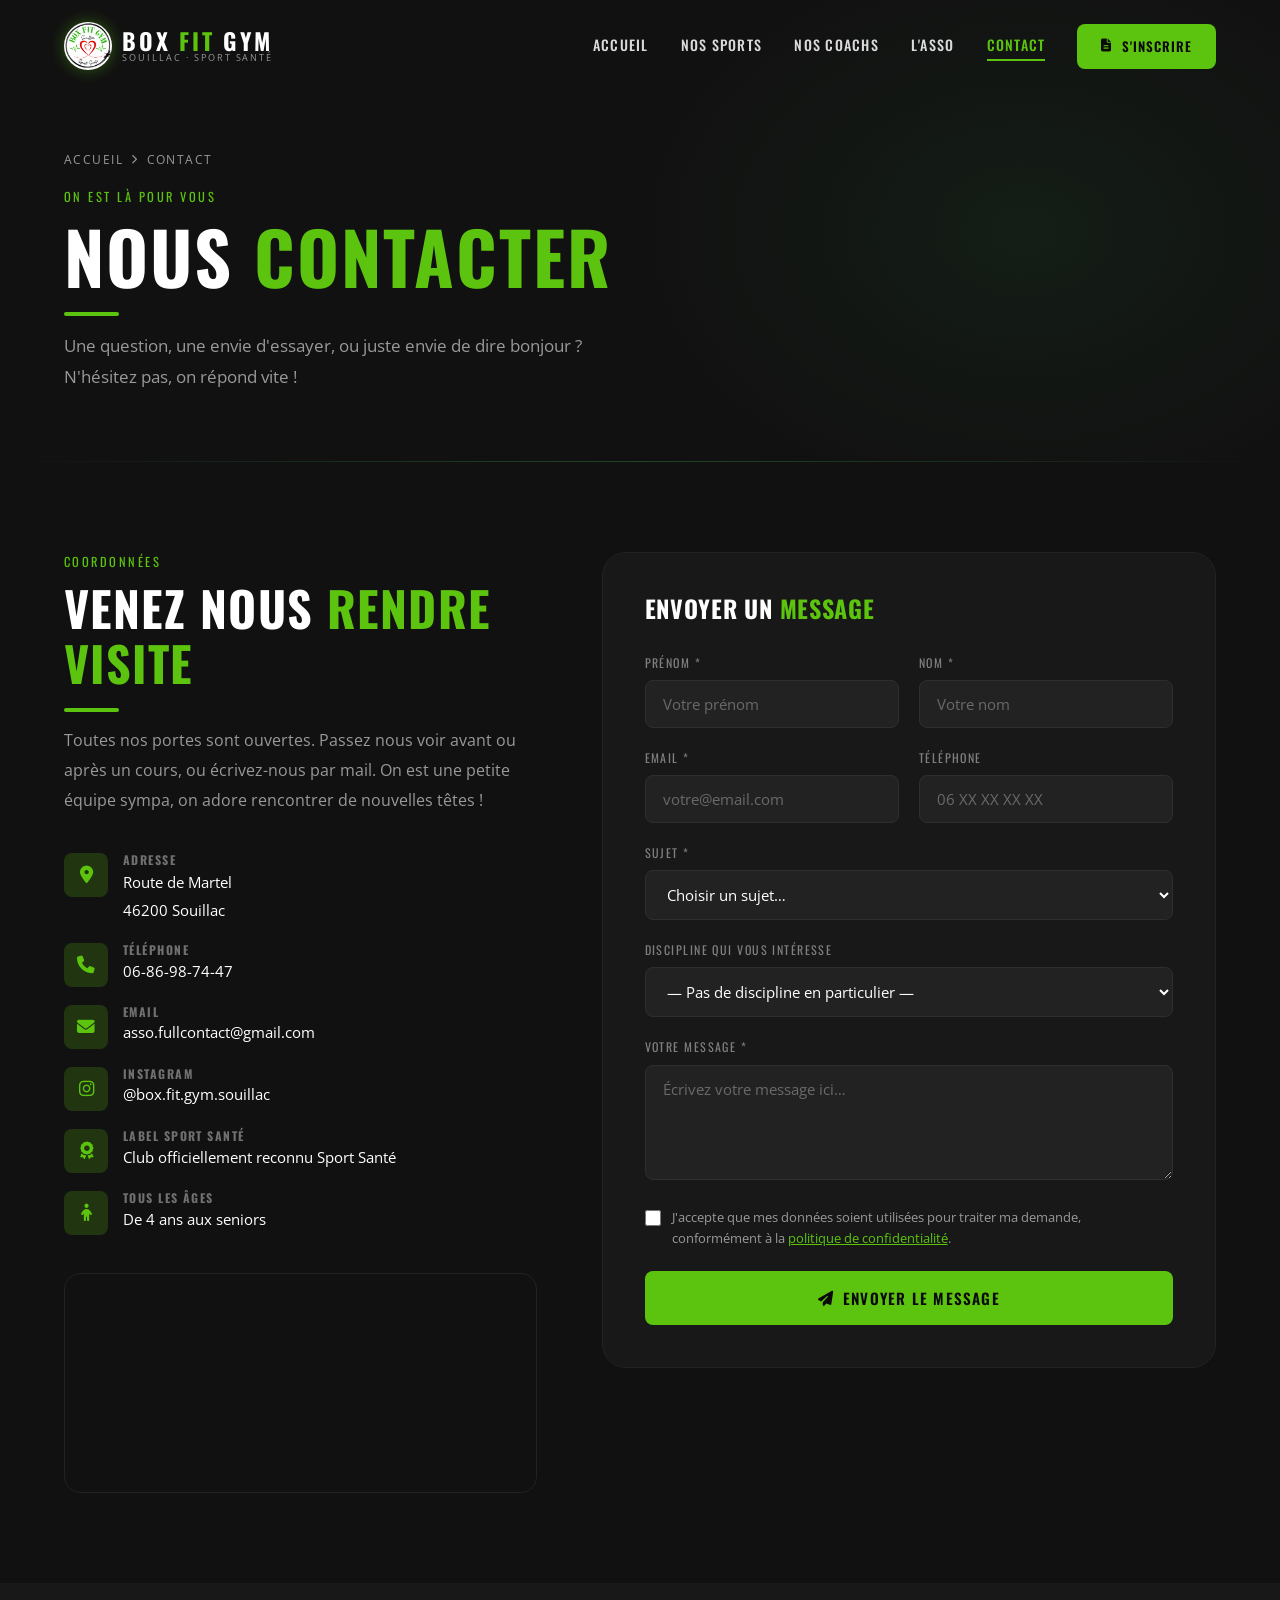
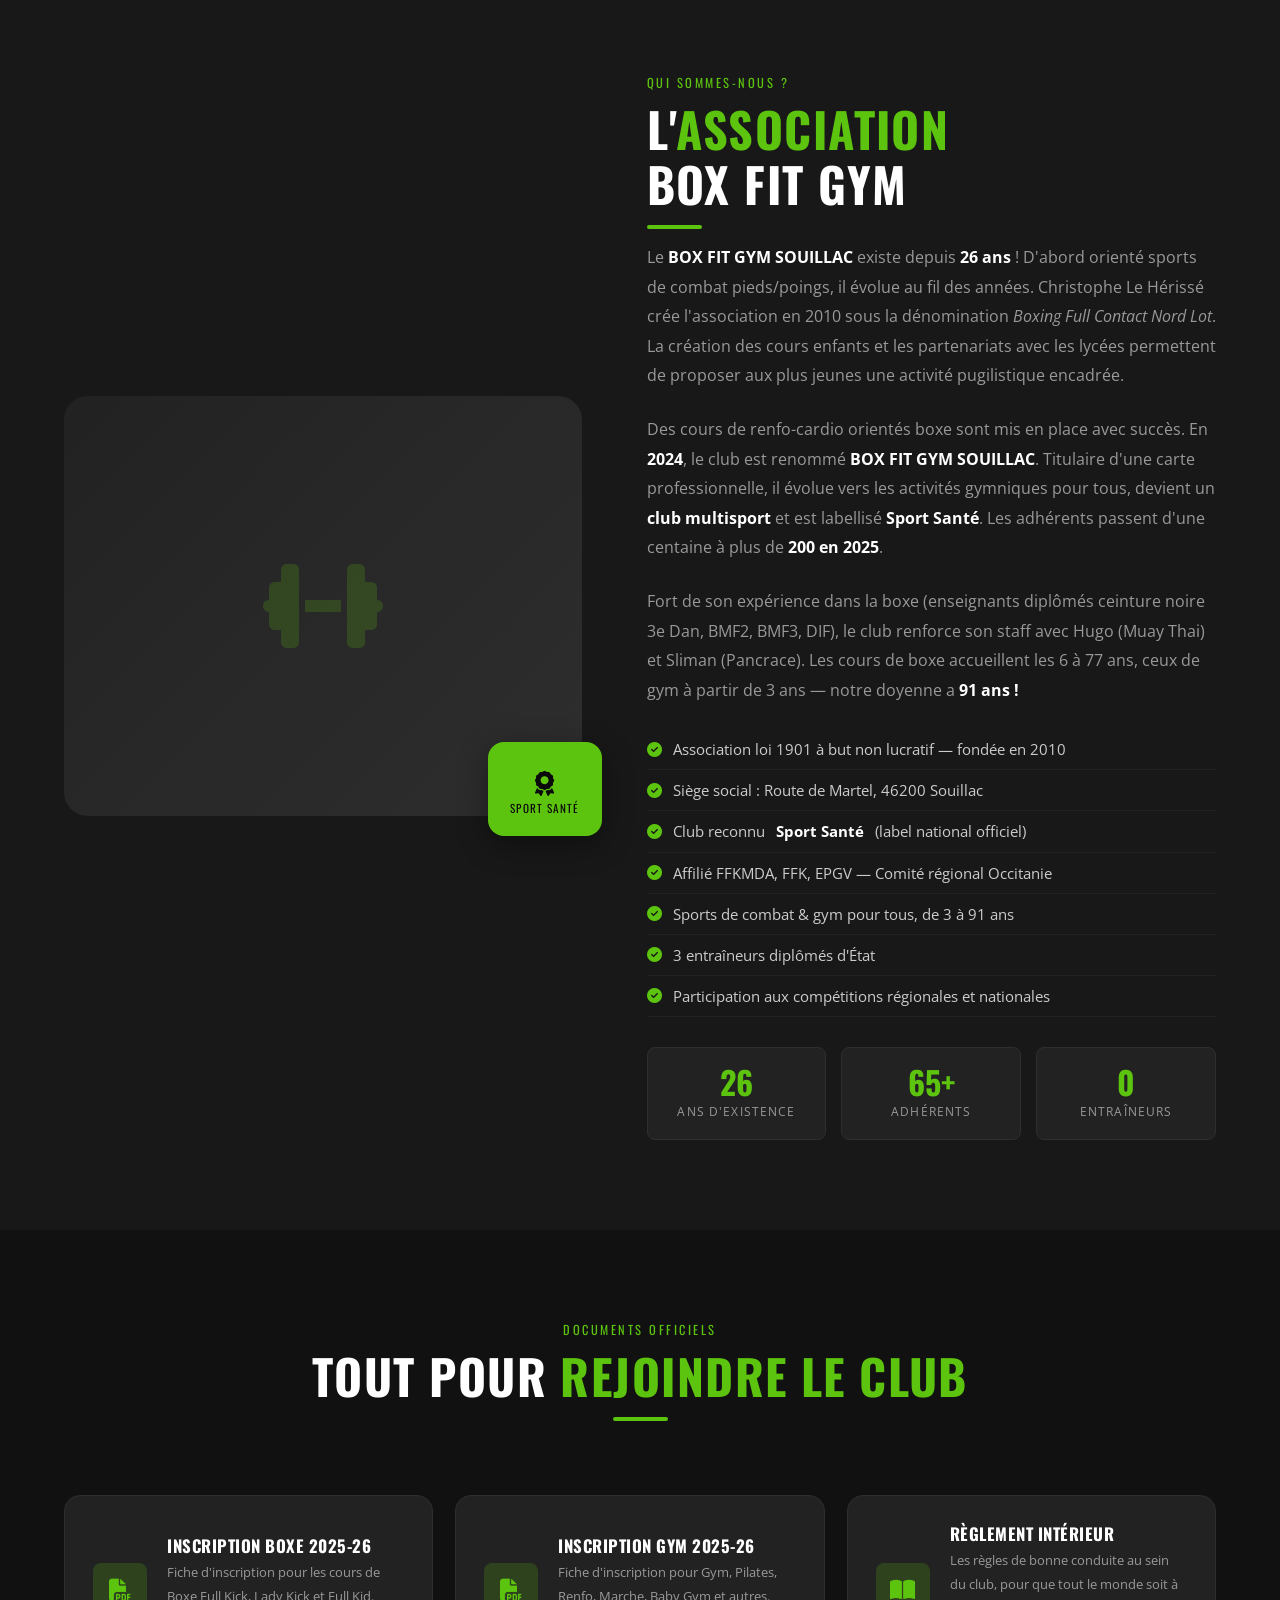
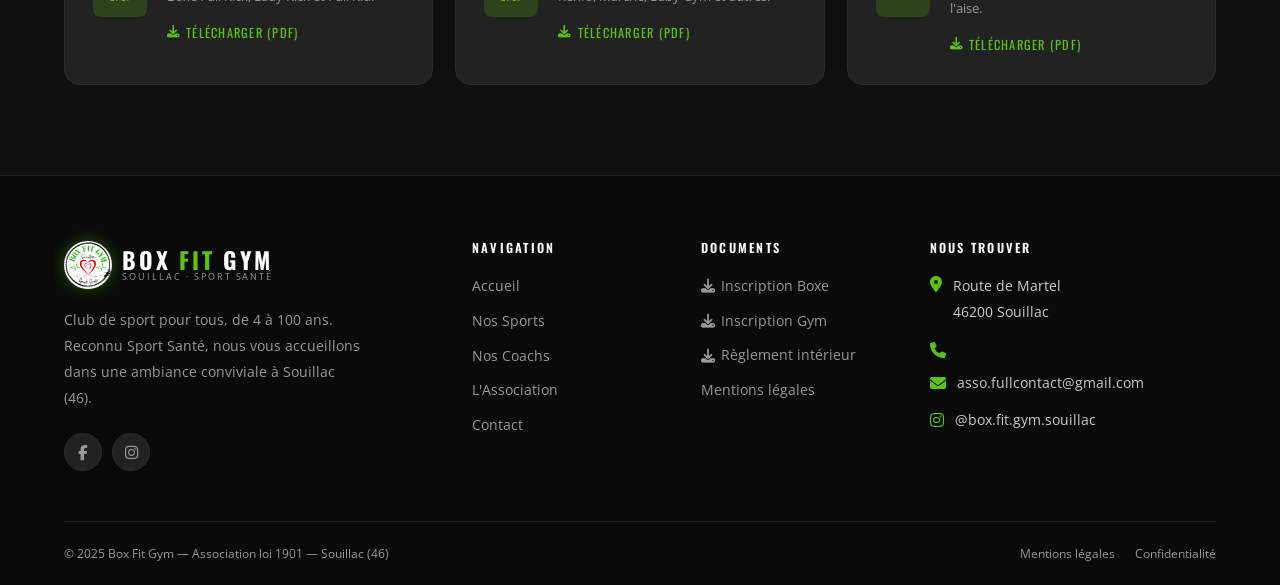
==== contact.html @ abab06bb "Initial commit — site Box Fit Gym Souillac Co-Authored-By: Claude Sonnet 4.6 <noreply@anthropic.com>" ====
<!DOCTYPE html>
<html lang="fr">
<head>
  <meta charset="UTF-8">
  <meta name="viewport" content="width=device-width, initial-scale=1.0">
  <meta name="description" content="Contactez Box Fit Gym à Souillac. Renseignements, inscriptions, horaires. Route de Martel, 46200 Souillac. asso.fullcontact@gmail.com — Tél : 06-86-98-74-47">
  <title>Contact &amp; Association — Box Fit Gym Souillac</title>
  <link rel="icon" type="image/png" href="images/logo.png">
  <link rel="stylesheet" href="css/style.css">
  <link rel="stylesheet" href="https://cdnjs.cloudflare.com/ajax/libs/font-awesome/6.5.0/css/all.min.css">
  <link rel="preconnect" href="https://fonts.googleapis.com">
</head>
<body>

<!-- ========== NAVIGATION ========== -->
<nav class="navbar scrolled" id="navbar">
  <div class="nav-container">
    <a href="index.html" class="nav-logo">
      <img src="images/logo.png" alt="Box Fit Gym" class="nav-logo-img">
      <div class="nav-logo-text">
        <span class="nav-logo-main">BOX <span>FIT</span> GYM</span>
        <span class="nav-logo-sub">Souillac &middot; Sport Santé</span>
      </div>
    </a>
    <ul class="nav-menu" id="nav-menu">
      <li><a href="index.html" class="nav-link">Accueil</a></li>
      <li><a href="sports.html" class="nav-link">Nos Sports</a></li>
      <li><a href="entraineurs.html" class="nav-link">Nos Coachs</a></li>
      <li><a href="contact.html#association" class="nav-link">L'Asso</a></li>
      <li><a href="contact.html" class="nav-link active">Contact</a></li>
      <li><a href="contact.html#inscription" class="btn btn-primary nav-cta"><i class="fas fa-file-alt"></i> S'inscrire</a></li>
    </ul>
    <div class="hamburger" id="hamburger" aria-label="Menu" role="button" tabindex="0">
      <span></span><span></span><span></span>
    </div>
  </div>
</nav>

<!-- ========== PAGE HERO ========== -->
<section class="page-hero">
  <div class="container page-hero-content">
    <div class="breadcrumb">
      <a href="index.html">Accueil</a>
      <i class="fas fa-chevron-right"></i>
      <span>Contact</span>
    </div>
    <span class="section-label">On est là pour vous</span>
    <h1 style="font-size:clamp(2.5rem,6vw,4.5rem);">Nous <span class="text-green">Contacter</span></h1>
    <div class="green-line"></div>
    <p style="max-width:560px;font-size:1.05rem;margin-top:12px;">
      Une question, une envie d'essayer, ou juste envie de dire bonjour ? N'hésitez pas, on répond vite !
    </p>
  </div>
</section>

<!-- ========== CONTACT ========== -->
<section class="section section-dark">
  <div class="container">
    <div class="contact-wrap">

      <!-- Infos côté gauche -->
      <div class="contact-info-side reveal-l">
        <span class="section-label">Coordonnées</span>
        <h2>Venez nous <span class="text-green">rendre visite</span></h2>
        <div class="green-line"></div>
        <p>Toutes nos portes sont ouvertes. Passez nous voir avant ou après un cours, ou écrivez-nous par mail. On est une petite équipe sympa, on adore rencontrer de nouvelles têtes !</p>

        <div class="contact-details">
          <div class="c-detail">
            <div class="c-detail-icon"><i class="fas fa-map-marker-alt"></i></div>
            <div class="c-detail-body">
              <h4>Adresse</h4>
              <p>Route de Martel<br>46200 Souillac</p>
            </div>
          </div>
          <div class="c-detail">
            <div class="c-detail-icon"><i class="fas fa-phone"></i></div>
            <div class="c-detail-body">
              <h4>Téléphone</h4>
              <p><a href="tel:+33686987447">06-86-98-74-47</a></p>
            </div>
          </div>
          <div class="c-detail">
            <div class="c-detail-icon"><i class="fas fa-envelope"></i></div>
            <div class="c-detail-body">
              <h4>Email</h4>
              <a href="mailto:asso.fullcontact@gmail.com">asso.fullcontact@gmail.com</a>
            </div>
          </div>
          <div class="c-detail">
            <div class="c-detail-icon"><i class="fab fa-instagram"></i></div>
            <div class="c-detail-body">
              <h4>Instagram</h4>
              <a href="https://www.instagram.com/box.fit.gym.souillac" target="_blank" rel="noopener">@box.fit.gym.souillac</a>
            </div>
          </div>
          <div class="c-detail">
            <div class="c-detail-icon"><i class="fas fa-award"></i></div>
            <div class="c-detail-body">
              <h4>Label Sport Santé</h4>
              <p>Club officiellement reconnu Sport Santé</p>
            </div>
          </div>
          <div class="c-detail">
            <div class="c-detail-icon"><i class="fas fa-child"></i></div>
            <div class="c-detail-body">
              <h4>Tous les âges</h4>
              <p>De 4 ans aux seniors</p>
            </div>
          </div>
        </div>

        <!-- Carte Google Maps -->
        <div class="contact-map">
          <iframe
            src="https://www.google.com/maps/embed?pb=!1m18!1m12!1m3!1d2812.123456789!2d1.4778!3d44.8916!2m3!1f0!2f0!3f0!3m2!1i1024!2i768!4f13.1!3m3!1m2!1s0x12ab5c4e5f6a7b8c%3A0x9d8e7f6a5b4c3d2e!2sRoute%20de%20Martel%2C%2046200%20Souillac!5e0!3m2!1sfr!2sfr!4v1234567890"
            allowfullscreen=""
            loading="lazy"
            referrerpolicy="no-referrer-when-downgrade"
            title="Box Fit Gym Souillac — Route de Martel">
          </iframe>
        </div>
      </div>

      <!-- Formulaire côté droit -->
      <div class="reveal-r">
        <!--
          ACTIVATION FORMSUBMIT :
          Avant la première utilisation, FormSubmit enverra un email de confirmation
          à asso.fullcontact@gmail.com. Cliquez sur le lien reçu pour l'activer.
        -->
        <div class="contact-form-box">
          <h3 class="form-title">Envoyer un <span class="text-green">message</span></h3>

          <div class="form-success" id="form-success">
            <i class="fas fa-check-circle"></i>&nbsp; Message envoyé ! On vous répond très vite.
          </div>

          <form
            id="contact-form"
            action="https://formsubmit.co/asso.fullcontact@gmail.com"
            method="POST">

            <input type="hidden" name="_subject" value="Nouveau message — Box Fit Gym">
            <input type="hidden" name="_next" value="contact.html?success=1">
            <input type="hidden" name="_captcha" value="true">
            <input type="hidden" name="_template" value="table">
            <input type="text" name="_honey" style="display:none">

            <div class="form-row">
              <div class="form-group">
                <label class="form-label" for="prenom">Prénom *</label>
                <input type="text" id="prenom" name="Prénom" class="form-input" placeholder="Votre prénom" required>
              </div>
              <div class="form-group">
                <label class="form-label" for="nom">Nom *</label>
                <input type="text" id="nom" name="Nom" class="form-input" placeholder="Votre nom" required>
              </div>
            </div>

            <div class="form-row">
              <div class="form-group">
                <label class="form-label" for="email">Email *</label>
                <input type="email" id="email" name="Email" class="form-input" placeholder="votre@email.com" required>
              </div>
              <div class="form-group">
                <label class="form-label" for="tel">Téléphone</label>
                <input type="tel" id="tel" name="Téléphone" class="form-input" placeholder="06 XX XX XX XX">
              </div>
            </div>

            <div class="form-group">
              <label class="form-label" for="sujet">Sujet *</label>
              <select id="sujet" name="Sujet" class="form-select" required>
                <option value="" disabled selected>Choisir un sujet…</option>
                <option value="Inscription">Je souhaite m'inscrire</option>
                <option value="Renseignements cours">Renseignements sur un cours</option>
                <option value="Horaires et tarifs">Horaires et tarifs</option>
                <option value="Essai gratuit">Essai d'une séance</option>
                <option value="Compétition">Infos compétition</option>
                <option value="Autre">Autre demande</option>
              </select>
            </div>

            <div class="form-group">
              <label class="form-label" for="discipline">Discipline qui vous intéresse</label>
              <select id="discipline" name="Discipline" class="form-select">
                <option value="" selected>— Pas de discipline en particulier —</option>
                <optgroup label="🌿 ZEN">
                  <option value="Gym douce">Gym douce</option>
                  <option value="Pilates">Pilates</option>
                  <option value="Baby Gym">Baby Gym (4-6 ans)</option>
                  <option value="Body Zen">Body Zen</option>
                </optgroup>
                <optgroup label="👊 IMPACT">
                  <option value="Full Kid">Full Kid (6-14 ans)</option>
                  <option value="Boxe Full Kick">Boxe Full Kick</option>
                  <option value="Lady Kick">Lady Kick</option>
                </optgroup>
                <optgroup label="⚡ ENERGY">
                  <option value="Renfo">Renfo</option>
                  <option value="Renfo Cardio">Renfo / Cardio</option>
                  <option value="Box Fit Step">Box Fit Step</option>
                </optgroup>
                <optgroup label="🌲 OXYGÈNE">
                  <option value="Marche Nordique">Marche Nordique</option>
                  <option value="Marche Active">Marche Active</option>
                </optgroup>
              </select>
            </div>

            <div class="form-group">
              <label class="form-label" for="message">Votre message *</label>
              <textarea id="message" name="Message" class="form-textarea" placeholder="Écrivez votre message ici…" required></textarea>
            </div>

            <div class="form-rgpd">
              <input type="checkbox" id="rgpd" name="RGPD" value="Accepté" required>
              <label for="rgpd">
                J'accepte que mes données soient utilisées pour traiter ma demande, conformément à la
                <a href="mentions-legales.html#confidentialite" style="color:var(--green);text-decoration:underline;">politique de confidentialité</a>.
              </label>
            </div>

            <button type="submit" class="btn btn-primary" style="width:100%;justify-content:center;">
              <i class="fas fa-paper-plane"></i> Envoyer le message
            </button>
          </form>
        </div>
      </div>

    </div>
  </div>
</section>

<!-- ========== L'ASSOCIATION ========== -->
<section class="section section-darker" id="association">
  <div class="container">
    <div class="asso-grid">

      <div class="asso-visual reveal-l">
        <div class="asso-img-wrap">
          <div class="asso-img-placeholder">
            <i class="fas fa-dumbbell"></i>
          </div>
        </div>
        <div class="asso-badge">
          <span class="asso-badge-num"><i class="fas fa-award" style="font-size:1.6rem;"></i></span>
          <span class="asso-badge-label">Sport Santé</span>
        </div>
      </div>

      <div class="asso-content reveal-r">
        <span class="section-label">Qui sommes-nous ?</span>
        <h2>L'<span class="text-green">Association</span><br>Box Fit Gym</h2>
        <div class="green-line"></div>

        <p>
          Le <strong>BOX FIT GYM SOUILLAC</strong> existe depuis <strong>26 ans</strong> ! D'abord orienté sports de combat pieds/poings, il évolue au fil des années. Christophe Le Hérissé crée l'association en 2010 sous la dénomination <em>Boxing Full Contact Nord Lot</em>. La création des cours enfants et les partenariats avec les lycées permettent de proposer aux plus jeunes une activité pugilistique encadrée.
        </p>
        <p>
          Des cours de renfo-cardio orientés boxe sont mis en place avec succès. En <strong>2024</strong>, le club est renommé <strong>BOX FIT GYM SOUILLAC</strong>. Titulaire d'une carte professionnelle, il évolue vers les activités gymniques pour tous, devient un <strong>club multisport</strong> et est labellisé <strong>Sport Santé</strong>. Les adhérents passent d'une centaine à plus de <strong>200 en 2025</strong>.
        </p>
        <p>
          Fort de son expérience dans la boxe (enseignants diplômés ceinture noire 3e Dan, BMF2, BMF3, DIF), le club renforce son staff avec Hugo (Muay Thai) et Sliman (Pancrace). Les cours de boxe accueillent les 6 à 77 ans, ceux de gym à partir de 3 ans — notre doyenne a <strong>91 ans !</strong>
        </p>

        <ul>
          <li><i class="fas fa-check-circle"></i> Association loi 1901 à but non lucratif — fondée en 2010</li>
          <li><i class="fas fa-check-circle"></i> Siège social : Route de Martel, 46200 Souillac</li>
          <li><i class="fas fa-check-circle"></i> Club reconnu <strong>Sport Santé</strong> (label national officiel)</li>
          <li><i class="fas fa-check-circle"></i> Affilié FFKMDA, FFK, EPGV — Comité régional Occitanie</li>
          <li><i class="fas fa-check-circle"></i> Sports de combat & gym pour tous, de 3 à 91 ans</li>
          <li><i class="fas fa-check-circle"></i> 3 entraîneurs diplômés d'État</li>
          <li><i class="fas fa-check-circle"></i> Participation aux compétitions régionales et nationales</li>
        </ul>

        <div class="asso-stats-row">
          <div class="asso-stat-box">
            <div class="num">26</div>
            <span class="lbl">Ans d'existence</span>
          </div>
          <div class="asso-stat-box">
            <div class="num" data-counter="200" data-suffix="+">200+</div>
            <span class="lbl">Adhérents</span>
          </div>
          <div class="asso-stat-box">
            <div class="num" data-counter="3">3</div>
            <span class="lbl">Entraîneurs</span>
          </div>
        </div>
      </div>

    </div>
  </div>
</section>

<!-- ========== DOCUMENTS ========== -->
<section class="section section-dark" id="inscription">
  <div class="container">
    <div class="section-header center reveal">
      <span class="section-label">Documents officiels</span>
      <h2>Tout pour <span class="text-green">rejoindre le club</span></h2>
      <div class="green-line"></div>
    </div>

    <div class="download-grid">
      <div class="download-card reveal d1">
        <div class="dl-icon"><i class="fas fa-file-pdf"></i></div>
        <div class="dl-info">
          <h4>Inscription Boxe 2025-26</h4>
          <p>Fiche d'inscription pour les cours de Boxe Full Kick, Lady Kick et Full Kid.</p>
          <a href="documents/fiche-inscription-boxe.pdf" class="dl-btn" download>
            <i class="fas fa-download"></i> Télécharger (PDF)
          </a>
        </div>
      </div>
      <div class="download-card reveal d2">
        <div class="dl-icon"><i class="fas fa-file-pdf"></i></div>
        <div class="dl-info">
          <h4>Inscription Gym 2025-26</h4>
          <p>Fiche d'inscription pour Gym, Pilates, Renfo, Marche, Baby Gym et autres.</p>
          <a href="documents/fiche-inscription-gym.pdf" class="dl-btn" download>
            <i class="fas fa-download"></i> Télécharger (PDF)
          </a>
        </div>
      </div>
      <div class="download-card reveal d3">
        <div class="dl-icon"><i class="fas fa-book-open"></i></div>
        <div class="dl-info">
          <h4>Règlement intérieur</h4>
          <p>Les règles de bonne conduite au sein du club, pour que tout le monde soit à l'aise.</p>
          <a href="documents/reglement-interieur.pdf" class="dl-btn" download>
            <i class="fas fa-download"></i> Télécharger (PDF)
          </a>
        </div>
      </div>
    </div>
  </div>
</section>

<!-- ========== FOOTER ========== -->
<footer class="footer">
  <div class="container">
    <div class="footer-grid">

      <div class="footer-brand">
        <a href="index.html" class="nav-logo" style="margin-bottom:18px;">
          <img src="images/logo.png" alt="Box Fit Gym" class="nav-logo-img">
          <div class="nav-logo-text">
            <span class="nav-logo-main">BOX <span>FIT</span> GYM</span>
            <span class="nav-logo-sub">Souillac &middot; Sport Santé</span>
          </div>
        </a>
        <p>Club de sport pour tous, de 4 à 100 ans. Reconnu Sport Santé, nous vous accueillons dans une ambiance conviviale à Souillac (46).</p>
        <div class="footer-social">
          <a href="https://www.facebook.com/profile.php?id=61565013485774" class="social-link" aria-label="Facebook" target="_blank" rel="noopener"><i class="fab fa-facebook-f"></i></a>
          <a href="https://www.instagram.com/box.fit.gym.souillac" class="social-link" aria-label="Instagram @box.fit.gym.souillac" target="_blank" rel="noopener"><i class="fab fa-instagram"></i></a>
        </div>
      </div>

      <div>
        <h4 class="footer-heading">Navigation</h4>
        <ul class="footer-links">
          <li><a href="index.html">Accueil</a></li>
          <li><a href="sports.html">Nos Sports</a></li>
          <li><a href="entraineurs.html">Nos Coachs</a></li>
          <li><a href="contact.html#association">L'Association</a></li>
          <li><a href="contact.html">Contact</a></li>
        </ul>
      </div>

      <div>
        <h4 class="footer-heading">Documents</h4>
        <ul class="footer-links">
          <li><a href="documents/fiche-inscription-boxe.pdf" download><i class="fas fa-download"></i> Inscription Boxe</a></li>
          <li><a href="documents/fiche-inscription-gym.pdf" download><i class="fas fa-download"></i> Inscription Gym</a></li>
          <li><a href="documents/reglement-interieur.pdf" download><i class="fas fa-download"></i> Règlement intérieur</a></li>
          <li><a href="mentions-legales.html">Mentions légales</a></li>
        </ul>
      </div>

      <div>
        <h4 class="footer-heading">Nous trouver</h4>
        <div class="footer-contact-item">
          <i class="fas fa-map-marker-alt"></i>
          <p>Route de Martel<br>46200 Souillac</p>
        </div>
        <div class="footer-contact-item">
          <i class="fas fa-phone"></i>
          <p></p>
        </div>
        <div class="footer-contact-item">
          <i class="fas fa-envelope"></i>
          <a href="mailto:asso.fullcontact@gmail.com">asso.fullcontact@gmail.com</a>
        </div>
        <div class="footer-contact-item">
          <i class="fab fa-instagram"></i>
          <a href="https://www.instagram.com/box.fit.gym.souillac" target="_blank" rel="noopener">@box.fit.gym.souillac</a>
        </div>
      </div>
    </div>

    <div class="footer-bottom">
      <p>&copy; 2025 Box Fit Gym &mdash; Association loi 1901 &mdash; Souillac (46)</p>
      <div class="footer-bottom-links">
        <a href="mentions-legales.html">Mentions légales</a>
        <a href="mentions-legales.html#confidentialite">Confidentialité</a>
      </div>
    </div>
  </div>
</footer>

<script src="js/main.js"></script>
</body>
</html>
---- css/style.css ----
/* ============================================================
   BOX FIT GYM — Feuille de styles principale
   Couleurs : Vert #3EBF5A · Noir #0A0A0A · Blanc #FFFFFF
   ============================================================ */

@import url('https://fonts.googleapis.com/css2?family=Oswald:wght@400;500;600;700&family=Open+Sans:ital,wght@0,300;0,400;0,600;0,700;1,400&display=swap');

/* ==================
   VARIABLES
================== */
:root {
  --green:        #5CC40E;
  --green-dark:   #4AAB08;
  --green-glow:   rgba(92, 196, 14, 0.2);
  --black:        #0A0A0A;
  --dark-1:       #111111;
  --dark-2:       #181818;
  --dark-3:       #222222;
  --dark-4:       #2E2E2E;
  --dark-5:       #3A3A3A;
  --white:        #FFFFFF;
  --gray:         #999999;
  --gray-light:   #CCCCCC;

  --font-h: 'Oswald', sans-serif;
  --font-b: 'Open Sans', sans-serif;

  --radius:    8px;
  --radius-lg: 16px;
  --radius-xl: 24px;

  --transition: all 0.35s cubic-bezier(0.4, 0, 0.2, 1);
  --shadow:       0 8px 30px rgba(0,0,0,0.4);
  --shadow-green: 0 0 40px rgba(92, 196, 14, 0.25);
}

/* ==================
   RESET & BASE
================== */
*, *::before, *::after { margin: 0; padding: 0; box-sizing: border-box; }
html { scroll-behavior: smooth; font-size: 16px; }
body {
  font-family: var(--font-b);
  background: var(--black);
  color: var(--white);
  line-height: 1.6;
  overflow-x: hidden;
}
img { max-width: 100%; height: auto; display: block; }
a  { text-decoration: none; color: inherit; transition: var(--transition); }
ul { list-style: none; }
button { cursor: pointer; font-family: var(--font-b); }

/* ==================
   TYPOGRAPHIE
================== */
h1, h2, h3, h4, h5 {
  font-family: var(--font-h);
  font-weight: 700;
  line-height: 1.15;
  text-transform: uppercase;
  letter-spacing: 0.03em;
}
h1 { font-size: clamp(2.8rem, 8vw, 6rem); }
h2 { font-size: clamp(1.9rem, 4vw, 3rem); }
h3 { font-size: clamp(1.3rem, 2.5vw, 1.8rem); }
h4 { font-size: 1.15rem; }

p   { color: var(--gray); line-height: 1.85; font-size: 0.97rem; }
strong { color: var(--white); }

.text-green  { color: var(--green) !important; }
.text-white  { color: var(--white) !important; }
.text-center { text-align: center; }

/* ==================
   UTILITAIRES
================== */
.container {
  max-width: 1200px;
  margin: 0 auto;
  padding: 0 24px;
}
.section        { padding: 90px 0; }
.section-dark   { background: var(--dark-1); }
.section-darker { background: var(--dark-2); }

.section-header { margin-bottom: 60px; }
.section-header.center {
  text-align: center;
  display: flex;
  flex-direction: column;
  align-items: center;
}

.green-line {
  width: 55px; height: 4px;
  background: var(--green);
  border-radius: 2px;
  margin: 14px 0;
}
.center .green-line { margin: 14px auto; }

.section-label {
  font-family: var(--font-h);
  font-size: 0.78rem;
  letter-spacing: 0.2em;
  text-transform: uppercase;
  color: var(--green);
  margin-bottom: 8px;
  display: block;
}
.section-sub {
  font-size: 1.05rem;
  color: var(--gray);
  max-width: 600px;
  margin-top: 12px;
}
.section-sub.center { margin: 12px auto 0; text-align: center; }

/* ==================
   BOUTONS
================== */
.btn {
  display: inline-flex;
  align-items: center;
  gap: 9px;
  padding: 14px 34px;
  font-family: var(--font-h);
  font-size: 0.95rem;
  font-weight: 600;
  letter-spacing: 0.08em;
  text-transform: uppercase;
  border-radius: var(--radius);
  border: 2px solid transparent;
  transition: var(--transition);
}
.btn-primary {
  background: var(--green);
  color: var(--black);
}
.btn-primary:hover {
  background: var(--green-dark);
  transform: translateY(-2px);
  box-shadow: var(--shadow-green);
}
.btn-outline {
  background: transparent;
  color: var(--white);
  border-color: rgba(255,255,255,0.4);
}
.btn-outline:hover {
  background: var(--white);
  color: var(--black);
  border-color: var(--white);
  transform: translateY(-2px);
}
.btn-outline-green {
  background: transparent;
  color: var(--green);
  border-color: var(--green);
}
.btn-outline-green:hover {
  background: var(--green);
  color: var(--black);
  transform: translateY(-2px);
}
.btn-sm { padding: 10px 22px; font-size: 0.82rem; }

/* ==================
   NAVIGATION
================== */
.navbar {
  position: fixed;
  top: 0; left: 0; width: 100%;
  z-index: 1000;
  padding: 22px 0;
  transition: var(--transition);
}
.navbar.scrolled {
  background: rgba(10,10,10,0.95);
  backdrop-filter: blur(12px);
  -webkit-backdrop-filter: blur(12px);
  padding: 12px 0;
  box-shadow: 0 2px 24px rgba(0,0,0,0.6);
}
.nav-container {
  max-width: 1200px;
  margin: 0 auto;
  padding: 0 24px;
  display: flex;
  align-items: center;
  justify-content: space-between;
}
.nav-logo {
  display: flex;
  align-items: center;
  gap: 10px;
  line-height: 1;
}
.nav-logo-img {
  width: 48px;
  height: 48px;
  border-radius: 50%;
  object-fit: cover;
  flex-shrink: 0;
  filter: drop-shadow(0 0 8px rgba(92,196,14,0.4));
  transition: var(--transition);
}
.nav-logo:hover .nav-logo-img { filter: drop-shadow(0 0 14px rgba(92,196,14,0.7)); }
.nav-logo-text { display: flex; flex-direction: column; gap: 2px; }
.nav-logo-main {
  font-family: var(--font-h);
  font-size: 1.45rem;
  font-weight: 700;
  color: var(--white);
  letter-spacing: 0.12em;
  text-transform: uppercase;
}
.nav-logo-main span { color: var(--green); }
.nav-logo-sub {
  font-size: 0.56rem;
  color: var(--gray);
  letter-spacing: 0.22em;
  text-transform: uppercase;
}
.nav-menu {
  display: flex;
  align-items: center;
  gap: 32px;
}
.nav-link {
  font-family: var(--font-h);
  font-size: 0.88rem;
  font-weight: 500;
  letter-spacing: 0.09em;
  text-transform: uppercase;
  color: rgba(255,255,255,0.85);
  position: relative;
  padding: 4px 0;
}
.nav-link::after {
  content: '';
  position: absolute;
  bottom: -2px; left: 0;
  width: 0; height: 2px;
  background: var(--green);
  transition: var(--transition);
}
.nav-link:hover, .nav-link.active { color: var(--green); }
.nav-link:hover::after, .nav-link.active::after { width: 100%; }
.nav-cta { padding: 10px 22px; font-size: 0.82rem; }

/* Hamburger */
.hamburger {
  display: none;
  flex-direction: column;
  gap: 5px;
  cursor: pointer;
  padding: 5px;
  z-index: 1001;
}
.hamburger span {
  display: block;
  width: 25px; height: 2px;
  background: var(--white);
  transition: var(--transition);
  border-radius: 2px;
}
.hamburger.active span:nth-child(1) { transform: translateY(7px) rotate(45deg); }
.hamburger.active span:nth-child(2) { opacity: 0; transform: scaleX(0); }
.hamburger.active span:nth-child(3) { transform: translateY(-7px) rotate(-45deg); }

/* ==================
   HERO
================== */
.hero {
  min-height: 100vh;
  position: relative;
  display: flex;
  align-items: center;
  overflow: hidden;
  background: var(--black);
}
.hero-bg {
  position: absolute;
  inset: 0;
  background:
    linear-gradient(135deg, rgba(10,10,10,0.97) 0%, rgba(10,10,10,0.8) 60%, rgba(10,10,10,0.97) 100%);
}
.hero-bg-img {
  position: absolute;
  inset: 0;
  background: url('../images/hero-bg.png') center/cover no-repeat;
  opacity: 0.35;
}
/* Decoration géométrique */
.hero-deco {
  position: absolute;
  inset: 0;
  overflow: hidden;
  pointer-events: none;
}
.hero-deco::before {
  content: '';
  position: absolute;
  right: -8%;
  top: -5%;
  width: 55%;
  height: 110%;
  background: linear-gradient(135deg, rgba(62,191,90,0.04) 0%, rgba(62,191,90,0.01) 100%);
  transform: skewX(-12deg);
  border-left: 1px solid rgba(62,191,90,0.12);
}
.hero-deco::after {
  content: '';
  position: absolute;
  right: 15%;
  top: 0; bottom: 0;
  width: 1px;
  background: linear-gradient(to bottom, transparent, rgba(62,191,90,0.25), transparent);
}
/* Cercles décoratifs */
.hero-circle {
  position: absolute;
  border-radius: 50%;
  border: 1px solid rgba(62,191,90,0.1);
  pointer-events: none;
}
.hero-circle-1 {
  width: 600px; height: 600px;
  top: 50%; right: -200px;
  transform: translateY(-50%);
}
.hero-circle-2 {
  width: 400px; height: 400px;
  top: 50%; right: -50px;
  transform: translateY(-50%);
  border-color: rgba(62,191,90,0.07);
}

.hero-content {
  position: relative;
  z-index: 2;
  max-width: 1200px;
  margin: 0 auto;
  padding: 120px 24px 60px;
  width: 100%;
}
.hero-badge {
  display: inline-flex;
  align-items: center;
  gap: 10px;
  background: rgba(62,191,90,0.12);
  border: 1px solid rgba(62,191,90,0.35);
  color: var(--green);
  padding: 8px 20px;
  border-radius: 50px;
  font-family: var(--font-h);
  font-size: 0.78rem;
  letter-spacing: 0.18em;
  text-transform: uppercase;
  margin-bottom: 28px;
  animation: fadeInDown 0.8s ease both;
}
.hero-title {
  line-height: 0.92;
  margin-bottom: 28px;
  animation: fadeInUp 0.8s ease 0.15s both;
}
.hero-title .line-1 {
  display: block;
  font-size: clamp(3.5rem, 11vw, 7.5rem);
  color: var(--white);
}
.hero-title .line-2 {
  display: block;
  font-size: clamp(3.5rem, 11vw, 7.5rem);
  color: var(--green);
}
.hero-title .line-3 {
  display: block;
  font-size: clamp(1.1rem, 3vw, 1.8rem);
  color: rgba(255,255,255,0.5);
  letter-spacing: 0.4em;
  font-weight: 400;
  margin-top: 12px;
}
.hero-text {
  font-size: 1.1rem;
  color: rgba(255,255,255,0.7);
  max-width: 540px;
  margin-bottom: 42px;
  line-height: 1.85;
  animation: fadeInUp 0.8s ease 0.3s both;
}
.hero-buttons {
  display: flex;
  gap: 14px;
  flex-wrap: wrap;
  margin-bottom: 70px;
  animation: fadeInUp 0.8s ease 0.45s both;
}
.hero-stats {
  display: flex;
  gap: 50px;
  flex-wrap: wrap;
  animation: fadeInUp 0.8s ease 0.6s both;
  padding-top: 40px;
  border-top: 1px solid var(--dark-4);
}
.hero-stat-number {
  font-family: var(--font-h);
  font-size: 2.4rem;
  font-weight: 700;
  color: var(--green);
  line-height: 1;
  display: block;
}
.hero-stat-label {
  font-size: 0.75rem;
  color: var(--gray);
  text-transform: uppercase;
  letter-spacing: 0.12em;
  margin-top: 4px;
  display: block;
}
.hero-scroll {
  position: absolute;
  bottom: 30px;
  left: 50%;
  transform: translateX(-50%);
  display: flex;
  flex-direction: column;
  align-items: center;
  gap: 7px;
  color: var(--gray);
  font-size: 0.7rem;
  letter-spacing: 0.18em;
  text-transform: uppercase;
  animation: bounce-scroll 2.5s infinite ease-in-out;
  cursor: pointer;
  z-index: 2;
}
.hero-scroll i { color: var(--green); font-size: 1.1rem; }

/* ==================
   SPORT SANTÉ BANNER
================== */
.sport-sante-banner {
  background: var(--green);
  padding: 18px 0;
  overflow: hidden;
}
.sport-sante-inner {
  display: flex;
  align-items: center;
  justify-content: center;
  gap: 28px;
  flex-wrap: wrap;
}
.ss-item {
  display: flex;
  align-items: center;
  gap: 11px;
  color: var(--black);
}
.ss-item i { font-size: 1.3rem; }
.ss-item strong {
  font-family: var(--font-h);
  font-size: 1rem;
  font-weight: 700;
  text-transform: uppercase;
  letter-spacing: 0.06em;
  color: var(--black);
  display: block;
}
.ss-item span { font-size: 0.78rem; opacity: 0.75; display: block; }
.ss-sep {
  width: 1px; height: 38px;
  background: rgba(0,0,0,0.18);
}

/* ==================
   VALUE CARDS
================== */
.values-grid {
  display: grid;
  grid-template-columns: repeat(auto-fit, minmax(240px, 1fr));
  gap: 25px;
}
.value-card {
  background: var(--dark-2);
  border: 1px solid var(--dark-4);
  border-radius: var(--radius-lg);
  padding: 38px 28px;
  text-align: center;
  transition: var(--transition);
  position: relative;
  overflow: hidden;
}
.value-card::before {
  content: '';
  position: absolute;
  top: 0; left: 0; right: 0;
  height: 3px;
  background: var(--green);
  transform: scaleX(0);
  transition: var(--transition);
}
.value-card:hover {
  border-color: rgba(62,191,90,0.3);
  transform: translateY(-6px);
  box-shadow: var(--shadow-green);
}
.value-card:hover::before { transform: scaleX(1); }
.value-icon {
  width: 68px; height: 68px;
  background: var(--green-glow);
  border-radius: 50%;
  display: flex;
  align-items: center;
  justify-content: center;
  margin: 0 auto 20px;
  font-size: 1.7rem;
  color: var(--green);
  transition: var(--transition);
}
.value-card:hover .value-icon {
  background: var(--green);
  color: var(--black);
  transform: scale(1.1);
}
.value-card h3 { font-size: 1.25rem; margin-bottom: 10px; color: var(--white); }

/* ==================
   SPORT CATEGORIES
================== */
.sports-categories {
  display: grid;
  grid-template-columns: repeat(2, 1fr);
  gap: 22px;
}

/* Cartes image directe — pas de texte HTML sur les visuels */
.sport-cat-img-card {
  display: block;
  border-radius: var(--radius-lg);
  overflow: hidden;
  position: relative;
  text-decoration: none;
  transition: transform 0.35s ease, box-shadow 0.35s ease;
}
.sport-cat-img-card:hover {
  transform: translateY(-5px);
  box-shadow: 0 20px 50px rgba(0,0,0,0.5);
}
.sport-cat-img-card img {
  width: 100%;
  height: auto;
  display: block;
  transition: transform 0.4s ease, filter 0.4s ease;
}
.sport-cat-img-card:hover img {
  transform: scale(1.03);
  filter: brightness(1.08);
}
.cat-img-explore {
  position: absolute;
  bottom: 0; left: 0; right: 0;
  padding: 18px 22px;
  background: linear-gradient(to top, rgba(0,0,0,0.75) 0%, transparent 100%);
  color: var(--green);
  font-family: var(--font-h);
  font-size: 0.85rem;
  font-weight: 700;
  letter-spacing: 0.12em;
  text-transform: uppercase;
  text-align: right;
  opacity: 0;
  transition: opacity 0.3s ease;
}
.sport-cat-img-card:hover .cat-img-explore { opacity: 1; }

.sport-cat-card {
  border-radius: var(--radius-lg);
  overflow: hidden;
  position: relative;
  min-height: 320px;
  display: flex;
  flex-direction: column;
  justify-content: flex-end;
  cursor: pointer;
  transition: var(--transition);
}
.sport-cat-card:hover { transform: translateY(-6px); box-shadow: var(--shadow); }
.cat-bg {
  position: absolute;
  inset: 0;
  transition: var(--transition);
}
.sport-cat-card:hover .cat-bg { filter: brightness(1.15); }

.cat-pattern {
  position: absolute;
  inset: 0;
  background-image: repeating-linear-gradient(
    45deg,
    transparent, transparent 30px,
    rgba(255,255,255,0.03) 30px,
    rgba(255,255,255,0.03) 31px
  );
}
.cat-overlay {
  position: absolute;
  inset: 0;
  background: linear-gradient(to top, rgba(0,0,0,0.88) 0%, rgba(0,0,0,0.55) 50%, rgba(0,0,0,0.3) 100%);
}
.cat-content {
  position: relative;
  z-index: 2;
  padding: 28px;
}
.cat-icon {
  font-size: 2.2rem;
  margin-bottom: 12px;
  display: block;
  transition: var(--transition);
}
.cat-icon.zen     { color: #7BC98D; }
.cat-icon.impact  { color: #FF7A5A; }
.cat-icon.energy  { color: #FFC542; }
.cat-icon.oxygene { color: #5BB8FF; }
.sport-cat-card:hover .cat-icon { transform: scale(1.2); }

.cat-name {
  font-family: var(--font-h);
  font-size: 1.9rem;
  font-weight: 700;
  color: var(--white);
  text-transform: uppercase;
  letter-spacing: 0.1em;
  margin-bottom: 6px;
}
.cat-tagline { font-size: 0.82rem; color: rgba(255,255,255,0.55); margin-bottom: 14px; }

.cat-sports {
  display: flex;
  flex-wrap: wrap;
  gap: 6px;
  margin-bottom: 18px;
}
.cat-tag {
  background: rgba(255,255,255,0.1);
  border: 1px solid rgba(255,255,255,0.15);
  color: rgba(255,255,255,0.8);
  padding: 3px 11px;
  border-radius: 50px;
  font-size: 0.72rem;
  font-family: var(--font-h);
  text-transform: uppercase;
  letter-spacing: 0.06em;
}
.cat-link {
  display: inline-flex;
  align-items: center;
  gap: 7px;
  color: var(--green);
  font-family: var(--font-h);
  font-size: 0.82rem;
  text-transform: uppercase;
  letter-spacing: 0.1em;
}
.sport-cat-card:hover .cat-link { gap: 12px; }

/* ==================
   COACH CARDS
================== */
.coaches-grid {
  display: grid;
  grid-template-columns: repeat(auto-fit, minmax(280px, 1fr));
  gap: 28px;
}
.coach-card {
  background: var(--dark-2);
  border: 1px solid var(--dark-4);
  border-radius: var(--radius-lg);
  overflow: hidden;
  transition: var(--transition);
}
.coach-card:hover {
  border-color: rgba(62,191,90,0.3);
  transform: translateY(-6px);
  box-shadow: var(--shadow-green);
}
.coach-photo {
  height: 280px;
  overflow: hidden;
  position: relative;
  background: var(--dark-3);
}
.coach-photo img {
  width: 100%; height: 100%;
  object-fit: cover;
  object-position: top center;
  transition: var(--transition);
}
.coach-card:hover .coach-photo img { transform: scale(1.07); }
.coach-photo-placeholder {
  width: 100%; height: 100%;
  display: flex;
  flex-direction: column;
  align-items: center;
  justify-content: center;
  gap: 10px;
  background: linear-gradient(135deg, var(--dark-3), var(--dark-4));
  color: var(--dark-5);
}
.coach-photo-placeholder i { font-size: 4rem; }
.coach-photo-placeholder span { font-size: 0.8rem; color: var(--dark-5); }
.coach-info { padding: 24px; }
.coach-name { font-size: 1.45rem; color: var(--white); margin-bottom: 4px; }
.coach-role {
  font-size: 0.8rem;
  color: var(--green);
  text-transform: uppercase;
  letter-spacing: 0.12em;
  margin-bottom: 12px;
}
.coach-bio { font-size: 0.9rem; color: var(--gray); line-height: 1.75; }
.coach-tags {
  display: flex;
  flex-wrap: wrap;
  gap: 6px;
  margin-top: 14px;
}
.coach-tag {
  background: var(--green-glow);
  border: 1px solid rgba(62,191,90,0.2);
  color: var(--green);
  padding: 3px 10px;
  border-radius: 4px;
  font-size: 0.72rem;
  font-family: var(--font-h);
  text-transform: uppercase;
  letter-spacing: 0.06em;
}

/* ==================
   TÉLÉCHARGEMENTS
================== */
.download-grid {
  display: grid;
  grid-template-columns: repeat(auto-fit, minmax(300px, 1fr));
  gap: 22px;
}
.download-card {
  background: var(--dark-3);
  border: 1px solid var(--dark-4);
  border-radius: var(--radius-lg);
  padding: 28px;
  display: flex;
  align-items: center;
  gap: 20px;
  transition: var(--transition);
}
.download-card:hover {
  border-color: var(--green);
  background: rgba(62,191,90,0.04);
  transform: translateY(-3px);
}
.dl-icon {
  flex-shrink: 0;
  width: 54px; height: 54px;
  background: var(--green-glow);
  border-radius: var(--radius);
  display: flex;
  align-items: center;
  justify-content: center;
  font-size: 1.4rem;
  color: var(--green);
  transition: var(--transition);
}
.download-card:hover .dl-icon { background: var(--green); color: var(--black); }
.dl-info h4 { font-size: 1.05rem; color: var(--white); margin-bottom: 4px; }
.dl-info p  { font-size: 0.82rem; margin-bottom: 10px; }
.dl-btn {
  display: inline-flex;
  align-items: center;
  gap: 6px;
  color: var(--green);
  font-family: var(--font-h);
  font-size: 0.78rem;
  text-transform: uppercase;
  letter-spacing: 0.1em;
  border-bottom: 1px solid transparent;
}
.dl-btn:hover { border-bottom-color: var(--green); }

/* ==================
   CTA SECTION
================== */
.cta-section {
  padding: 110px 0;
  text-align: center;
  position: relative;
  overflow: hidden;
  background: var(--dark-1);
}
.cta-section::before {
  content: '';
  position: absolute;
  inset: 0;
  background: radial-gradient(ellipse 60% 70% at 50% 50%, rgba(62,191,90,0.07) 0%, transparent 65%);
}
.cta-section .container { position: relative; z-index: 2; }
.cta-section h2 { font-size: clamp(2rem, 5vw, 3.5rem); margin-bottom: 18px; }
.cta-section p  { font-size: 1.1rem; max-width: 480px; margin: 0 auto 40px; }
.cta-buttons {
  display: flex;
  gap: 14px;
  justify-content: center;
  flex-wrap: wrap;
}

/* ==================
   FOOTER
================== */
.footer {
  background: var(--black);
  border-top: 1px solid var(--dark-3);
  padding: 65px 0 0;
}
.footer-grid {
  display: grid;
  grid-template-columns: 2fr 1fr 1fr 1.6fr;
  gap: 50px;
  margin-bottom: 50px;
}
.footer-brand p { font-size: 0.88rem; line-height: 1.85; margin: 18px 0 22px; max-width: 300px; }
.footer-social {
  display: flex;
  gap: 10px;
}
.social-link {
  width: 38px; height: 38px;
  background: var(--dark-3);
  border-radius: 50%;
  display: flex;
  align-items: center;
  justify-content: center;
  color: var(--gray);
  font-size: 0.95rem;
  border: 1px solid var(--dark-4);
  transition: var(--transition);
}
.social-link:hover { background: var(--green); color: var(--black); border-color: var(--green); }
.footer-heading {
  font-family: var(--font-h);
  font-size: 0.78rem;
  font-weight: 600;
  letter-spacing: 0.18em;
  text-transform: uppercase;
  color: var(--white);
  margin-bottom: 18px;
}
.footer-links li { margin-bottom: 9px; }
.footer-links a {
  color: var(--gray);
  font-size: 0.88rem;
  transition: var(--transition);
  display: inline-flex;
  align-items: center;
  gap: 6px;
}
.footer-links a:hover { color: var(--green); padding-left: 5px; }
.footer-contact-item {
  display: flex;
  align-items: flex-start;
  gap: 11px;
  margin-bottom: 14px;
}
.footer-contact-item i { color: var(--green); flex-shrink: 0; margin-top: 3px; }
.footer-contact-item p { font-size: 0.88rem; color: var(--gray-light); margin: 0; }
.footer-contact-item a { color: var(--gray-light); font-size: 0.88rem; }
.footer-contact-item a:hover { color: var(--green); }
.footer-bottom {
  border-top: 1px solid var(--dark-3);
  padding: 20px 0;
  display: flex;
  align-items: center;
  justify-content: space-between;
  flex-wrap: wrap;
  gap: 12px;
}
.footer-bottom p, .footer-bottom a { font-size: 0.78rem; color: var(--gray); }
.footer-bottom a:hover { color: var(--green); }
.footer-bottom-links { display: flex; gap: 20px; }

/* ==================
   PAGE HERO (inner pages)
================== */
.page-hero {
  padding: 150px 0 70px;
  background: var(--dark-1);
  position: relative;
  overflow: hidden;
}
.page-hero::before {
  content: '';
  position: absolute;
  inset: 0;
  background: radial-gradient(ellipse 50% 100% at 80% 50%, rgba(62,191,90,0.07) 0%, transparent 60%);
}
.page-hero::after {
  content: '';
  position: absolute;
  bottom: 0;
  left: 0; right: 0;
  height: 1px;
  background: linear-gradient(to right, transparent, rgba(62,191,90,0.3), transparent);
}
.page-hero-content { position: relative; z-index: 2; }
.breadcrumb {
  display: flex;
  align-items: center;
  gap: 8px;
  font-size: 0.75rem;
  color: var(--gray);
  text-transform: uppercase;
  letter-spacing: 0.12em;
  margin-bottom: 18px;
}
.breadcrumb a:hover { color: var(--green); }
.breadcrumb i { font-size: 0.6rem; }

/* ==================
   PAGE SPORTS
================== */
.sport-tabs {
  display: flex;
  gap: 10px;
  flex-wrap: wrap;
  margin-bottom: 55px;
}
.sport-tab {
  padding: 10px 26px;
  background: var(--dark-3);
  border: 1px solid var(--dark-4);
  border-radius: 50px;
  font-family: var(--font-h);
  font-size: 0.84rem;
  letter-spacing: 0.1em;
  text-transform: uppercase;
  color: var(--gray);
  cursor: pointer;
  transition: var(--transition);
}
.sport-tab:hover, .sport-tab.active {
  background: var(--green);
  border-color: var(--green);
  color: var(--black);
}
.sport-section { margin-bottom: 85px; }
.sport-section:last-child { margin-bottom: 0; }

.sport-cat-header {
  display: flex;
  align-items: center;
  gap: 16px;
  margin-bottom: 40px;
  padding-bottom: 22px;
  border-bottom: 1px solid var(--dark-3);
}
.sport-cat-header .cat-icon-lg { font-size: 2rem; }
.sport-cat-title { font-size: clamp(1.8rem, 4vw, 2.5rem); color: var(--white); }
.sport-cat-desc { font-size: 0.95rem; color: var(--gray); margin-top: 6px; text-transform: none; font-family: var(--font-b); font-weight: 400; letter-spacing: 0; line-height: 1.7; }

.sports-list {
  display: grid;
  grid-template-columns: repeat(auto-fill, minmax(280px, 1fr));
  gap: 22px;
}
.sport-item {
  background: var(--dark-2);
  border: 1px solid var(--dark-3);
  border-radius: var(--radius-lg);
  padding: 28px;
  transition: var(--transition);
  position: relative;
  overflow: hidden;
}
.sport-item::after {
  content: '';
  position: absolute;
  bottom: 0; left: 0; right: 0;
  height: 3px;
  background: var(--green);
  transform: scaleX(0);
  transform-origin: left;
  transition: var(--transition);
}
.sport-item:hover { border-color: rgba(62,191,90,0.2); transform: translateY(-4px); }
.sport-item:hover::after { transform: scaleX(1); }
.sport-item-emoji { font-size: 2rem; margin-bottom: 14px; display: block; }
.sport-item-name { font-size: 1.35rem; color: var(--white); margin-bottom: 8px; }
.sport-item-desc { font-size: 0.88rem; color: var(--gray); line-height: 1.75; margin-bottom: 14px; }
.sport-item-meta { display: flex; flex-wrap: wrap; gap: 6px; }
.sport-meta-tag {
  background: var(--green-glow);
  border: 1px solid rgba(62,191,90,0.2);
  color: var(--green);
  padding: 3px 10px;
  border-radius: 4px;
  font-size: 0.72rem;
  font-family: var(--font-h);
  text-transform: uppercase;
}

/* ==================
   PAGE COACHS
================== */
.coaches-full-grid {
  display: grid;
  grid-template-columns: repeat(auto-fit, minmax(340px, 1fr));
  gap: 40px;
}
.coach-full-card {
  background: var(--dark-2);
  border: 1px solid var(--dark-3);
  border-radius: var(--radius-xl);
  overflow: hidden;
  transition: var(--transition);
}
.coach-full-card:hover {
  border-color: rgba(62,191,90,0.3);
  box-shadow: var(--shadow-green);
}
.coach-full-photo {
  overflow: hidden;
  position: relative;
}
.coach-full-photo img {
  width: 100%; height: auto;
  display: block;
  transition: var(--transition);
}
.coach-full-card:hover .coach-full-photo img { transform: scale(1.05); }
.coach-full-placeholder {
  width: 100%; height: 100%;
  background: linear-gradient(145deg, var(--dark-3), var(--dark-4));
  display: flex;
  flex-direction: column;
  align-items: center;
  justify-content: center;
  gap: 14px;
}
.coach-full-placeholder i { font-size: 5rem; color: var(--dark-5); }
.coach-full-placeholder span { color: var(--dark-5); font-size: 0.88rem; font-family: var(--font-h); text-transform: uppercase; letter-spacing: 0.1em; }
.coach-full-body { padding: 35px; }
.coach-full-name { font-size: 2rem; color: var(--white); margin-bottom: 4px; }
.coach-full-title {
  font-size: 0.82rem;
  color: var(--green);
  text-transform: uppercase;
  letter-spacing: 0.16em;
  margin-bottom: 22px;
}
.coach-full-bio { font-size: 0.95rem; color: var(--gray); line-height: 1.85; margin-bottom: 24px; }
.coach-full-disciplines h4 {
  font-size: 0.78rem;
  color: rgba(255,255,255,0.35);
  text-transform: uppercase;
  letter-spacing: 0.14em;
  margin-bottom: 10px;
}
.disciplines-tags { display: flex; flex-wrap: wrap; gap: 8px; }
.discipline-tag {
  background: var(--green-glow);
  border: 1px solid rgba(62,191,90,0.22);
  color: var(--green);
  padding: 5px 14px;
  border-radius: 4px;
  font-family: var(--font-h);
  font-size: 0.78rem;
  text-transform: uppercase;
  letter-spacing: 0.06em;
}

/* ==================
   PAGE CONTACT
================== */
.contact-wrap {
  display: grid;
  grid-template-columns: 1fr 1.3fr;
  gap: 65px;
  align-items: start;
}
.contact-info-side h2 { margin-bottom: 18px; }
.contact-info-side > p { margin-bottom: 38px; font-size: 1rem; }
.contact-details { display: flex; flex-direction: column; gap: 18px; margin-bottom: 38px; }
.c-detail { display: flex; align-items: flex-start; gap: 15px; }
.c-detail-icon {
  width: 44px; height: 44px;
  background: var(--green-glow);
  border-radius: var(--radius);
  display: flex;
  align-items: center;
  justify-content: center;
  color: var(--green);
  font-size: 1.1rem;
  flex-shrink: 0;
}
.c-detail-body h4 {
  font-size: 0.75rem;
  color: rgba(255,255,255,0.4);
  text-transform: uppercase;
  letter-spacing: 0.12em;
  margin-bottom: 2px;
}
.c-detail-body p, .c-detail-body a { font-size: 0.94rem; color: var(--white); margin: 0; }
.c-detail-body a:hover { color: var(--green); }
.contact-map {
  border-radius: var(--radius-lg);
  overflow: hidden;
  height: 220px;
  border: 1px solid var(--dark-3);
}
.contact-map iframe { width: 100%; height: 100%; border: none; }

/* Formulaire */
.contact-form-box {
  background: var(--dark-2);
  border: 1px solid var(--dark-3);
  border-radius: var(--radius-xl);
  padding: 42px;
}
.form-title { font-size: 1.5rem; color: var(--white); margin-bottom: 30px; }
.form-group { margin-bottom: 20px; }
.form-row { display: grid; grid-template-columns: 1fr 1fr; gap: 20px; }
.form-label {
  display: block;
  font-size: 0.75rem;
  color: rgba(255,255,255,0.45);
  text-transform: uppercase;
  letter-spacing: 0.12em;
  margin-bottom: 8px;
  font-family: var(--font-h);
}
.form-input, .form-select, .form-textarea {
  width: 100%;
  background: var(--dark-3);
  border: 1px solid var(--dark-4);
  border-radius: var(--radius);
  padding: 13px 17px;
  color: var(--white);
  font-family: var(--font-b);
  font-size: 0.95rem;
  transition: var(--transition);
  outline: none;
}
.form-input:focus, .form-select:focus, .form-textarea:focus {
  border-color: var(--green);
  background: rgba(62,191,90,0.05);
  box-shadow: 0 0 0 3px rgba(62,191,90,0.1);
}
.form-select option { background: var(--dark-3); color: var(--white); }
.form-textarea { resize: vertical; min-height: 115px; }
.form-input::placeholder, .form-textarea::placeholder { color: var(--gray); opacity: 0.6; }
.form-rgpd {
  display: flex;
  align-items: flex-start;
  gap: 11px;
  margin-bottom: 22px;
}
.form-rgpd input[type="checkbox"] {
  width: 16px; height: 16px;
  accent-color: var(--green);
  flex-shrink: 0;
  margin-top: 3px;
  cursor: pointer;
}
.form-rgpd label {
  font-size: 0.82rem;
  color: var(--gray);
  cursor: pointer;
  line-height: 1.6;
}
.form-success {
  display: none;
  background: rgba(62,191,90,0.1);
  border: 1px solid rgba(62,191,90,0.3);
  border-radius: var(--radius);
  padding: 16px 20px;
  color: var(--green);
  font-family: var(--font-h);
  text-transform: uppercase;
  letter-spacing: 0.08em;
  font-size: 0.9rem;
  margin-top: 15px;
  text-align: center;
}

/* ==================
   ASSOCIATION
================== */
.asso-grid {
  display: grid;
  grid-template-columns: 1fr 1.1fr;
  gap: 65px;
  align-items: center;
}
.asso-visual {
  position: relative;
}
.asso-img-wrap {
  border-radius: var(--radius-xl);
  overflow: hidden;
  height: 420px;
  background: linear-gradient(135deg, var(--dark-3), var(--dark-4));
  position: relative;
}
.asso-img-wrap img {
  width: 100%; height: 100%;
  object-fit: cover;
}
.asso-img-placeholder {
  width: 100%; height: 100%;
  display: flex;
  align-items: center;
  justify-content: center;
}
.asso-img-placeholder i {
  font-size: 6rem;
  color: var(--green);
  opacity: 0.2;
}
.asso-badge {
  position: absolute;
  bottom: -20px;
  right: -20px;
  background: var(--green);
  color: var(--black);
  border-radius: var(--radius-lg);
  padding: 18px 22px;
  text-align: center;
  font-family: var(--font-h);
  box-shadow: var(--shadow);
}
.asso-badge-num {
  font-size: 2.2rem;
  font-weight: 700;
  line-height: 1;
  display: block;
}
.asso-badge-label { font-size: 0.7rem; text-transform: uppercase; letter-spacing: 0.1em; display: block; margin-top: 4px; }

.asso-content h2 { margin-bottom: 14px; }
.asso-content > p { margin-bottom: 24px; font-size: 1rem; }
.asso-content ul { margin-bottom: 30px; }
.asso-content ul li {
  display: flex;
  align-items: center;
  gap: 11px;
  padding: 8px 0;
  border-bottom: 1px solid var(--dark-3);
  font-size: 0.94rem;
  color: var(--gray-light);
}
.asso-content ul li i { color: var(--green); flex-shrink: 0; }
.asso-stats-row {
  display: grid;
  grid-template-columns: repeat(3, 1fr);
  gap: 15px;
  margin-top: 30px;
}
.asso-stat-box {
  background: var(--dark-3);
  border: 1px solid var(--dark-4);
  border-radius: var(--radius);
  padding: 18px;
  text-align: center;
}
.asso-stat-box .num {
  font-family: var(--font-h);
  font-size: 2rem;
  color: var(--green);
  font-weight: 700;
  line-height: 1;
}
.asso-stat-box .lbl {
  font-size: 0.72rem;
  color: var(--gray);
  text-transform: uppercase;
  letter-spacing: 0.1em;
  margin-top: 5px;
  display: block;
}

/* ==================
   PLANNING
================== */
.planning-wrap {
  border-radius: var(--radius-xl);
  overflow: hidden;
  border: 1px solid var(--dark-3);
  box-shadow: var(--shadow);
}
.planning-wrap img {
  width: 100%;
  height: auto;
  display: block;
}
.planning-note {
  background: var(--dark-3);
  padding: 18px 24px;
  display: flex;
  align-items: center;
  gap: 12px;
  font-size: 0.88rem;
  color: var(--gray);
  border-top: 1px solid var(--dark-4);
}
.planning-note i { color: var(--green); flex-shrink: 0; }

/* ==================
   AFFILIATIONS
================== */
.affil-row {
  display: flex;
  align-items: center;
  justify-content: center;
  gap: 32px;
  flex-wrap: wrap;
  padding: 30px 0;
  border-top: 1px solid var(--dark-3);
  margin-top: 50px;
}
.affil-item {
  font-family: var(--font-h);
  font-size: 0.82rem;
  letter-spacing: 0.12em;
  text-transform: uppercase;
  color: var(--gray);
  display: flex;
  align-items: center;
  gap: 8px;
  transition: var(--transition);
}
.affil-item:hover { color: var(--green); }
.affil-item i { font-size: 1rem; color: var(--green); }

/* ==================
   MENTIONS LÉGALES
================== */
.legal-wrap {
  max-width: 820px;
  margin: 0 auto;
  padding: 50px 0;
}
.legal-block { margin-bottom: 55px; }
.legal-block h2 {
  font-size: 1.5rem;
  color: var(--white);
  margin-bottom: 18px;
  padding-bottom: 12px;
  border-bottom: 1px solid var(--dark-3);
}
.legal-block h3 {
  font-size: 1.05rem;
  color: var(--green);
  text-transform: none;
  letter-spacing: 0;
  margin: 20px 0 8px;
}
.legal-block p, .legal-block li {
  font-size: 0.94rem;
  color: var(--gray);
  line-height: 1.85;
  margin-bottom: 10px;
}
.legal-block ul { list-style: disc; padding-left: 25px; }
.legal-block a { color: var(--green); text-decoration: underline; }

/* ==================
   ANIMATIONS
================== */
@keyframes fadeInDown {
  from { opacity: 0; transform: translateY(-22px); }
  to   { opacity: 1; transform: translateY(0); }
}
@keyframes fadeInUp {
  from { opacity: 0; transform: translateY(28px); }
  to   { opacity: 1; transform: translateY(0); }
}
@keyframes bounce-scroll {
  0%, 100% { transform: translateX(-50%) translateY(0); }
  50%       { transform: translateX(-50%) translateY(-10px); }
}
@keyframes pulse-green {
  0%, 100% { box-shadow: 0 0 0 0 rgba(62,191,90,0.4); }
  50%       { box-shadow: 0 0 0 10px rgba(62,191,90,0); }
}

.reveal {
  opacity: 0;
  transform: translateY(28px);
  transition: opacity 0.7s ease, transform 0.7s ease;
}
.reveal-l {
  opacity: 0;
  transform: translateX(-28px);
  transition: opacity 0.7s ease, transform 0.7s ease;
}
.reveal-r {
  opacity: 0;
  transform: translateX(28px);
  transition: opacity 0.7s ease, transform 0.7s ease;
}
.reveal.visible, .reveal-l.visible, .reveal-r.visible {
  opacity: 1;
  transform: translate(0);
}
.d1 { transition-delay: 0.1s; }
.d2 { transition-delay: 0.2s; }
.d3 { transition-delay: 0.3s; }
.d4 { transition-delay: 0.4s; }
.d5 { transition-delay: 0.5s; }

/* ==================
   RESPONSIVE
================== */
@media (max-width: 1024px) {
  .footer-grid { grid-template-columns: 1fr 1fr; gap: 35px; }
  .contact-wrap, .asso-grid { grid-template-columns: 1fr; }
  .asso-badge { right: 20px; }
}
@media (max-width: 768px) {
  .section { padding: 65px 0; }
  .nav-menu {
    position: fixed;
    top: 0; right: -100%;
    width: min(320px, 100%);
    height: 100vh;
    background: rgba(10,10,10,0.98);
    backdrop-filter: blur(20px);
    flex-direction: column;
    justify-content: center;
    gap: 28px;
    transition: var(--transition);
    z-index: 999;
    border-left: 1px solid var(--dark-3);
  }
  .nav-menu.open { right: 0; }
  .nav-link { font-size: 1.4rem; }
  .nav-cta { padding: 13px 30px; }
  .hamburger { display: flex; }
  .form-row { grid-template-columns: 1fr; }
  .footer-grid { grid-template-columns: 1fr; gap: 28px; }
  .asso-stats-row { grid-template-columns: 1fr 1fr; }
  .coaches-full-grid { grid-template-columns: 1fr; }
  .hero-stats { gap: 28px; }
  .sport-cat-header { flex-wrap: wrap; }
}
@media (max-width: 600px) {
  .sports-categories { grid-template-columns: 1fr; }
}
@media (max-width: 480px) {
  .hero-buttons { flex-direction: column; }
  .btn { width: 100%; justify-content: center; }
  .cta-buttons { flex-direction: column; align-items: center; }
  .asso-stats-row { grid-template-columns: 1fr; }
  .sport-tabs { gap: 8px; }
  .sport-tab { padding: 8px 16px; font-size: 0.78rem; }
}
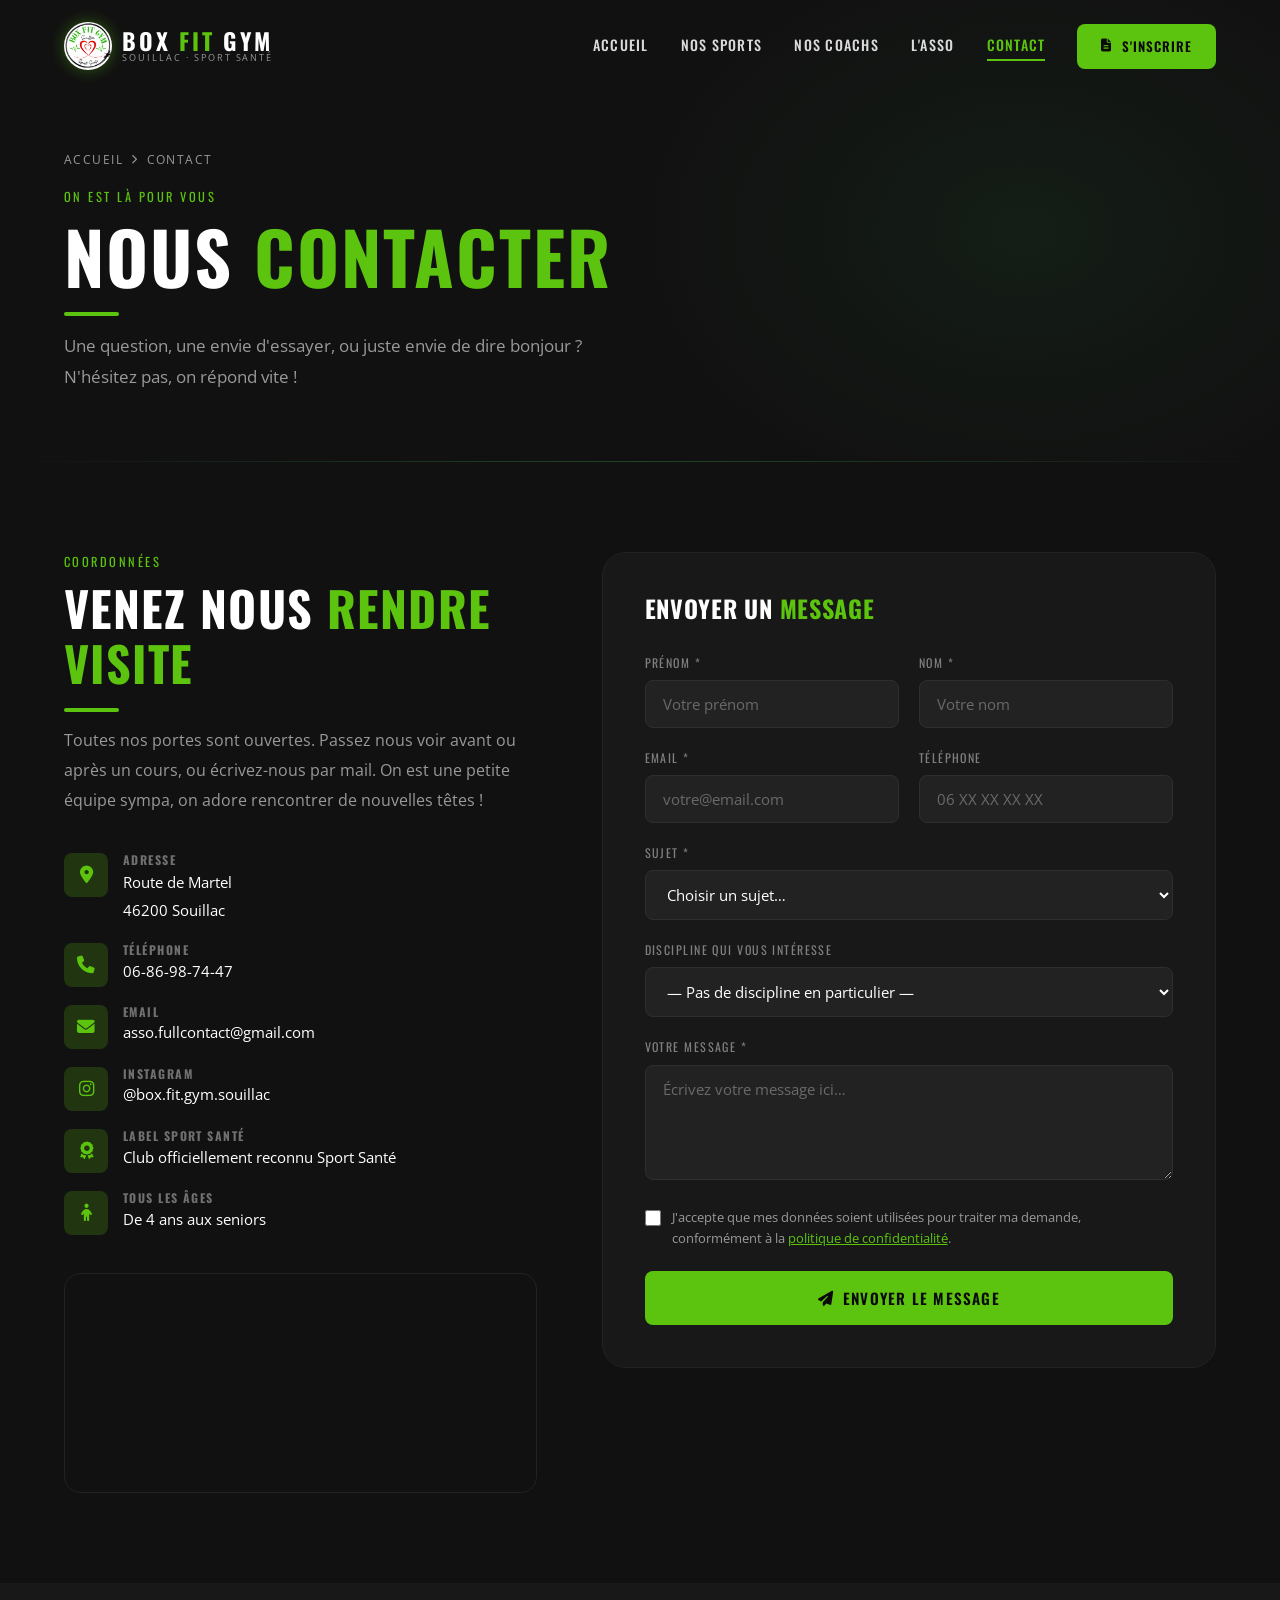
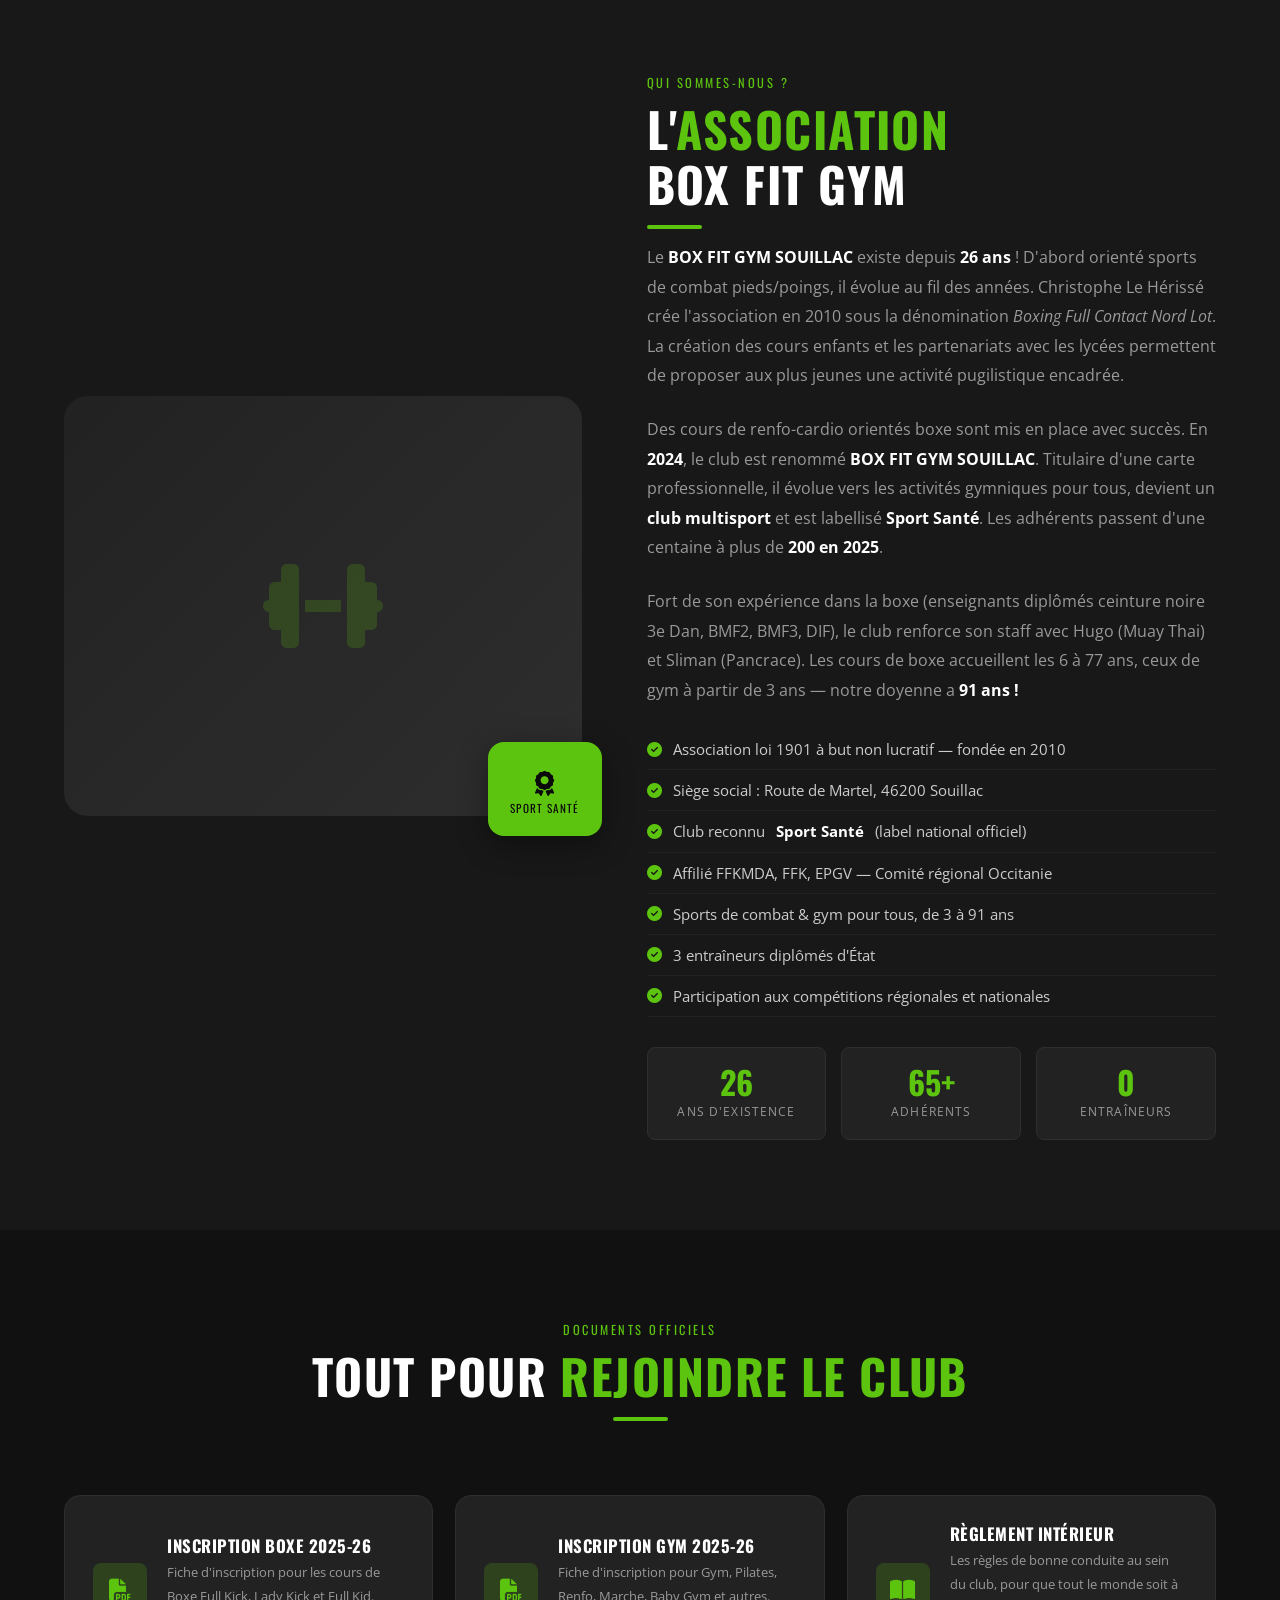
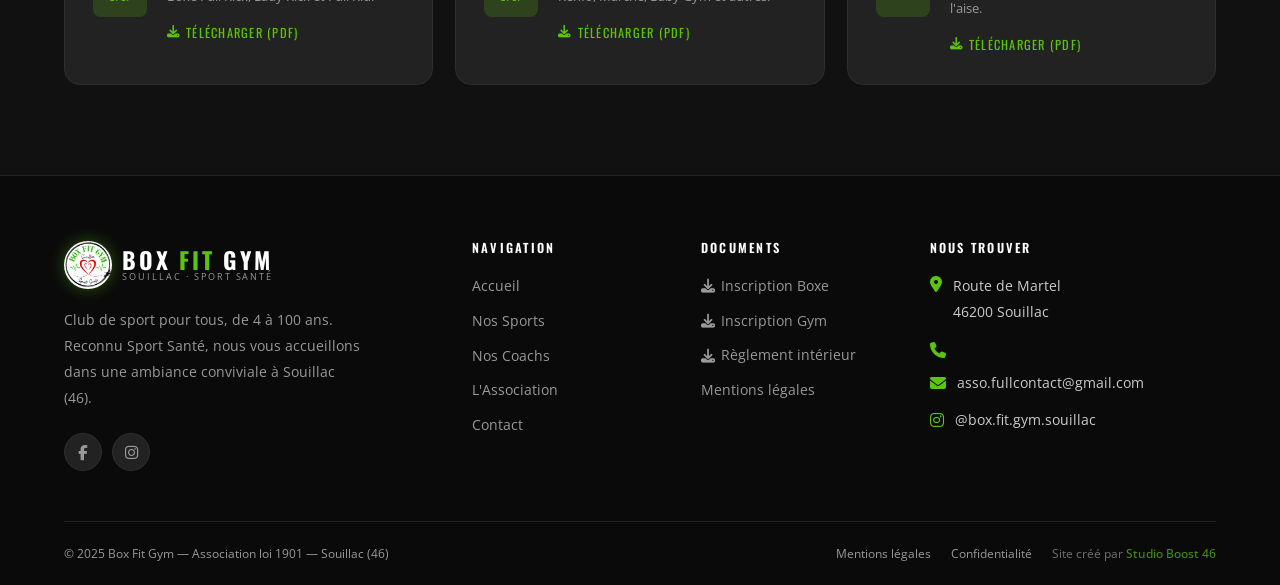
==== commit 26b7c1eb: "Ajout du crédit Studio Boost 46 dans le footer Mention "Site créé par Studio Boost 46" avec lien ver" ====
--- a/contact.html
+++ b/contact.html
@@ -406,6 +406,7 @@
       <div class="footer-bottom-links">
         <a href="mentions-legales.html">Mentions légales</a>
         <a href="mentions-legales.html#confidentialite">Confidentialité</a>
+        <span class="footer-credit">Site créé par <a href="https://studioboost46.com" target="_blank" rel="noopener">Studio Boost 46</a></span>
       </div>
     </div>
   </div>
--- a/css/style.css
+++ b/css/style.css
@@ -895,7 +895,10 @@
 }
 .footer-bottom p, .footer-bottom a { font-size: 0.78rem; color: var(--gray); }
 .footer-bottom a:hover { color: var(--green); }
-.footer-bottom-links { display: flex; gap: 20px; }
+.footer-bottom-links { display: flex; gap: 20px; align-items: center; flex-wrap: wrap; }
+.footer-credit { font-size: 0.78rem; color: var(--gray); opacity: 0.7; }
+.footer-credit a { color: var(--green); font-weight: 500; }
+.footer-credit a:hover { color: var(--green); opacity: 0.85; }
 
 /* ==================
    PAGE HERO (inner pages)
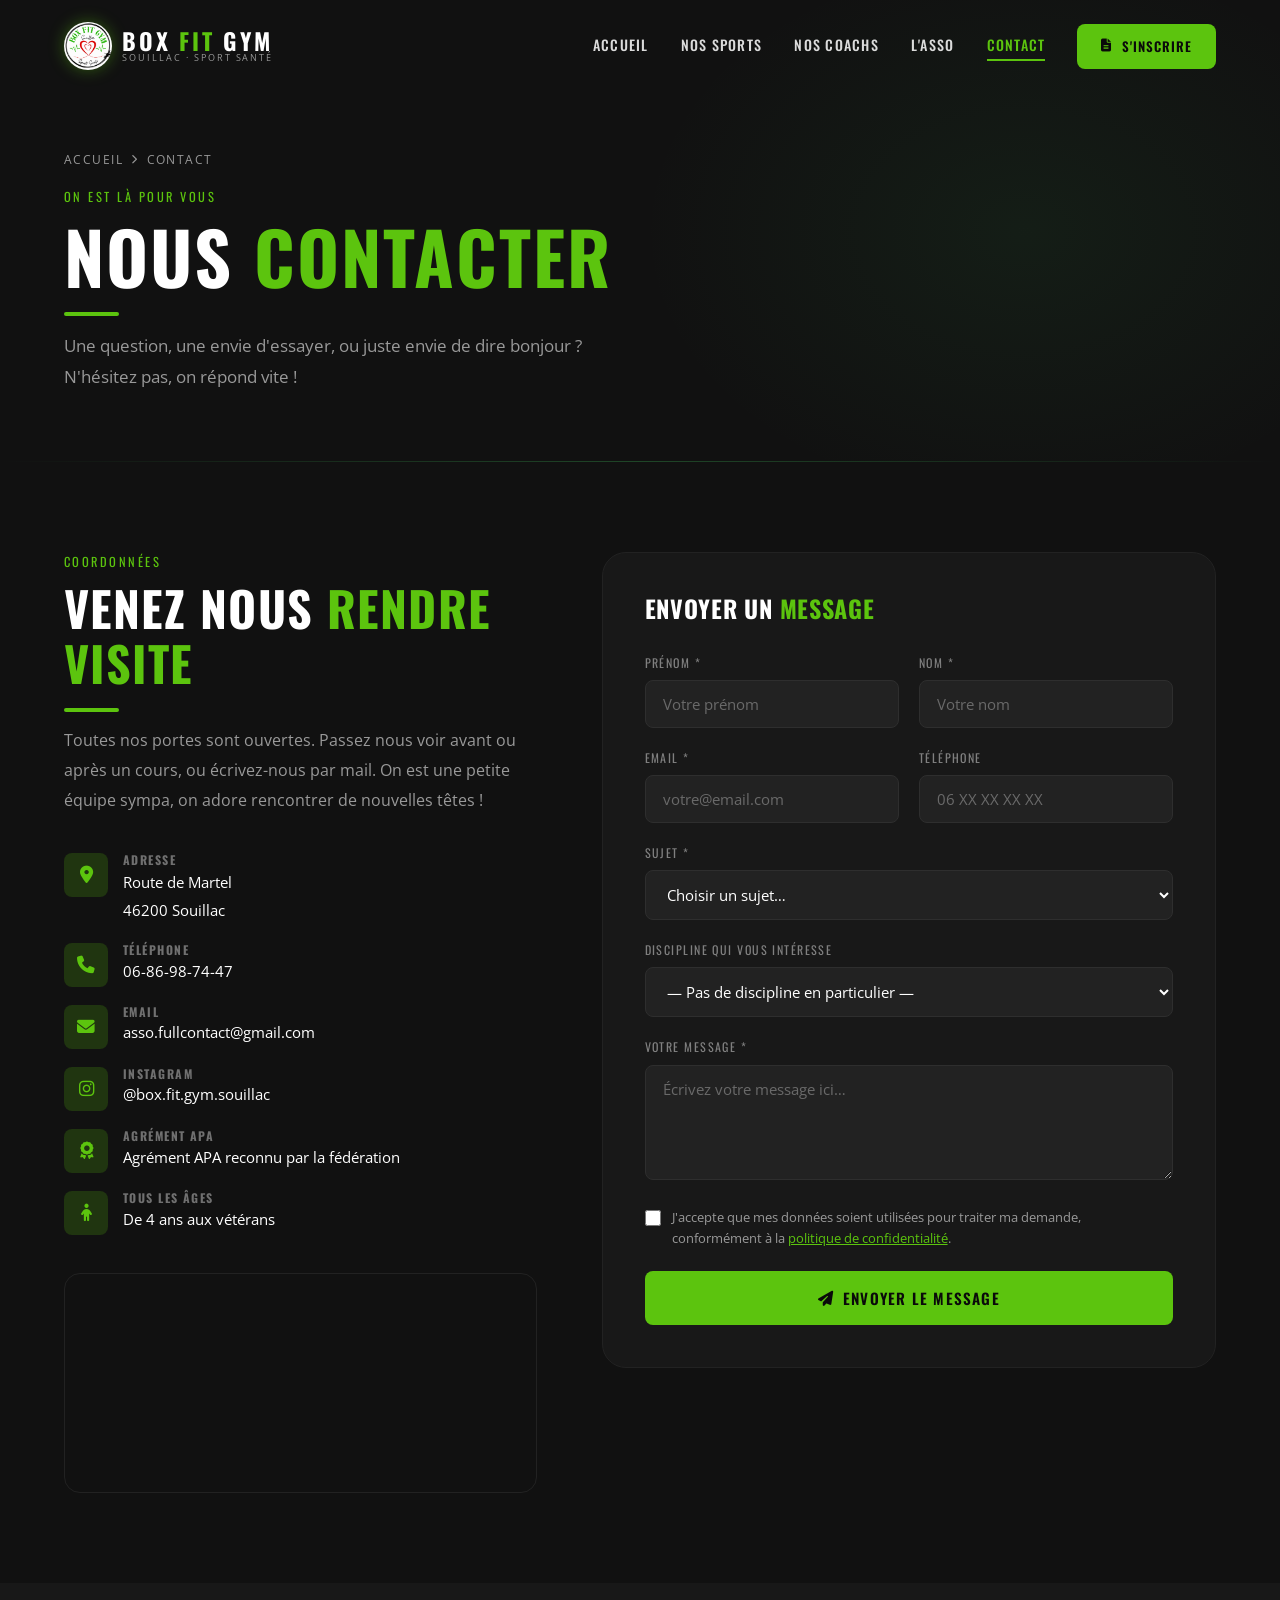
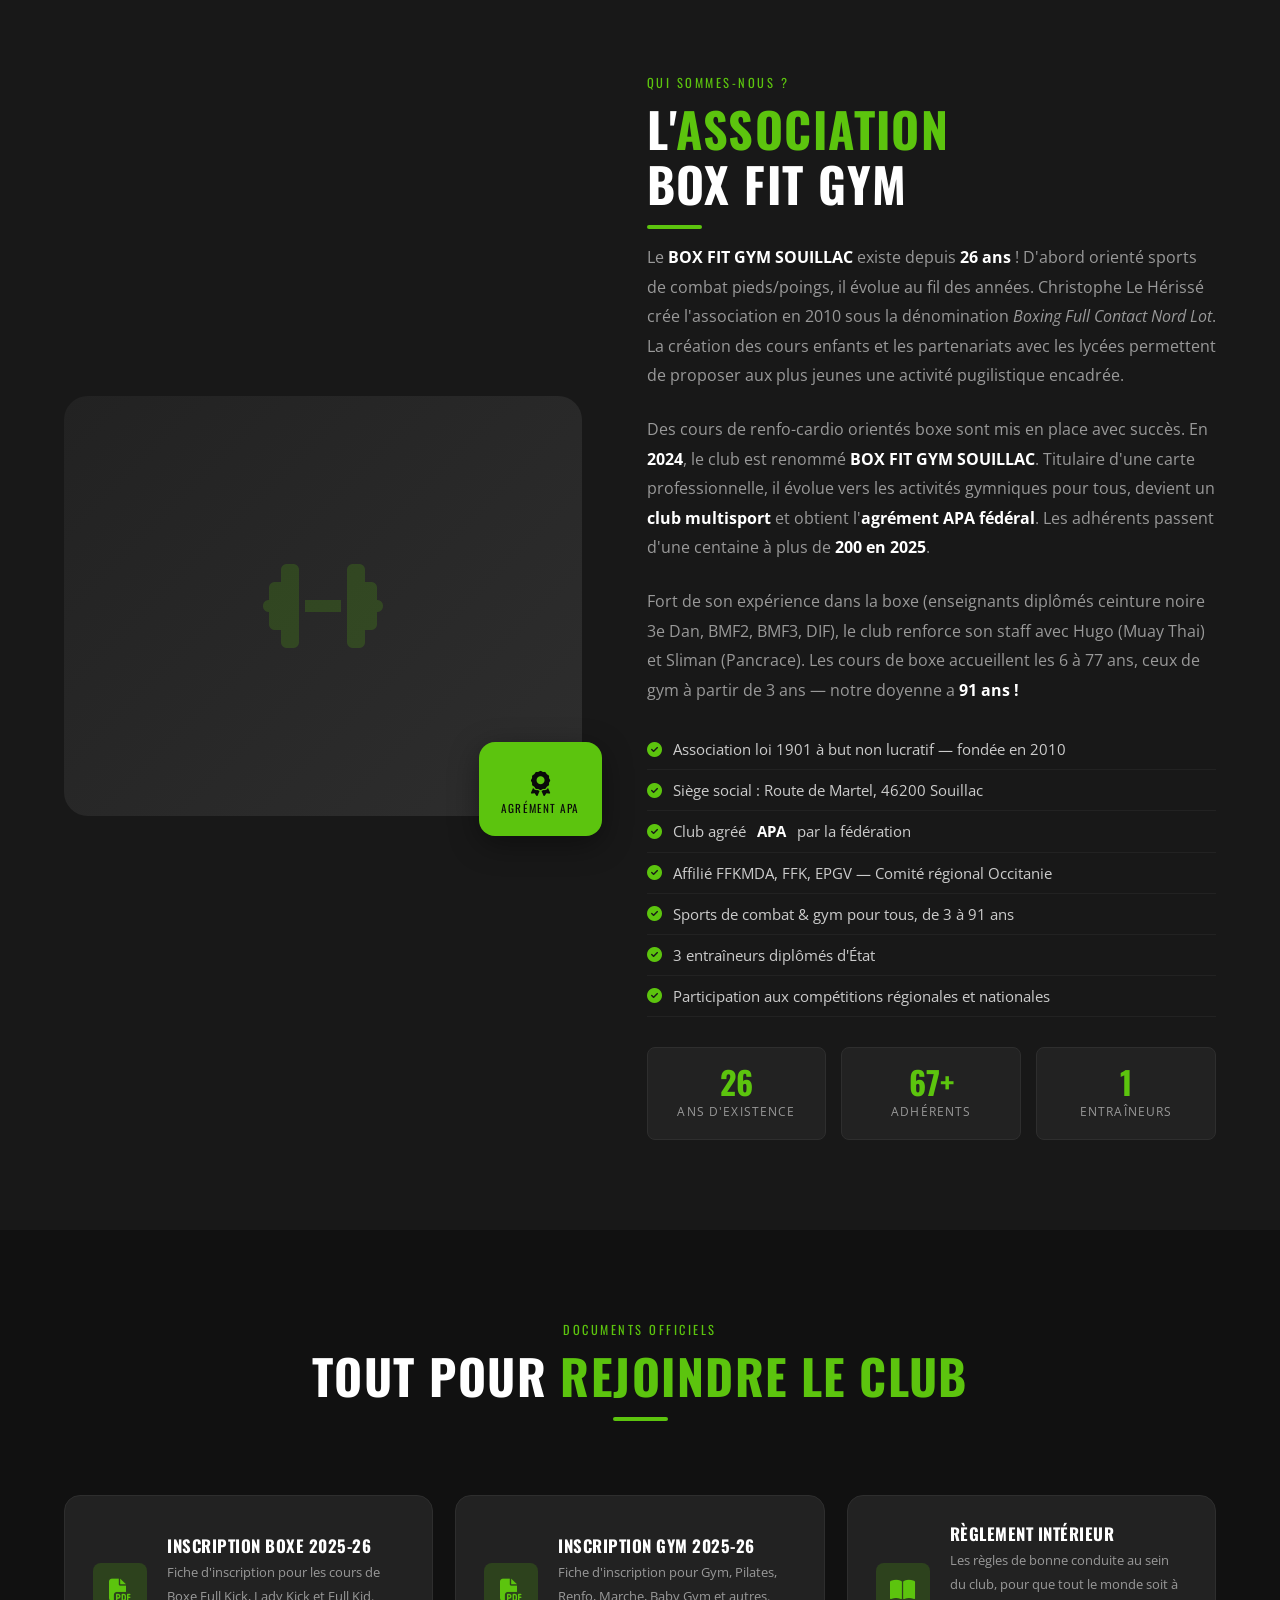
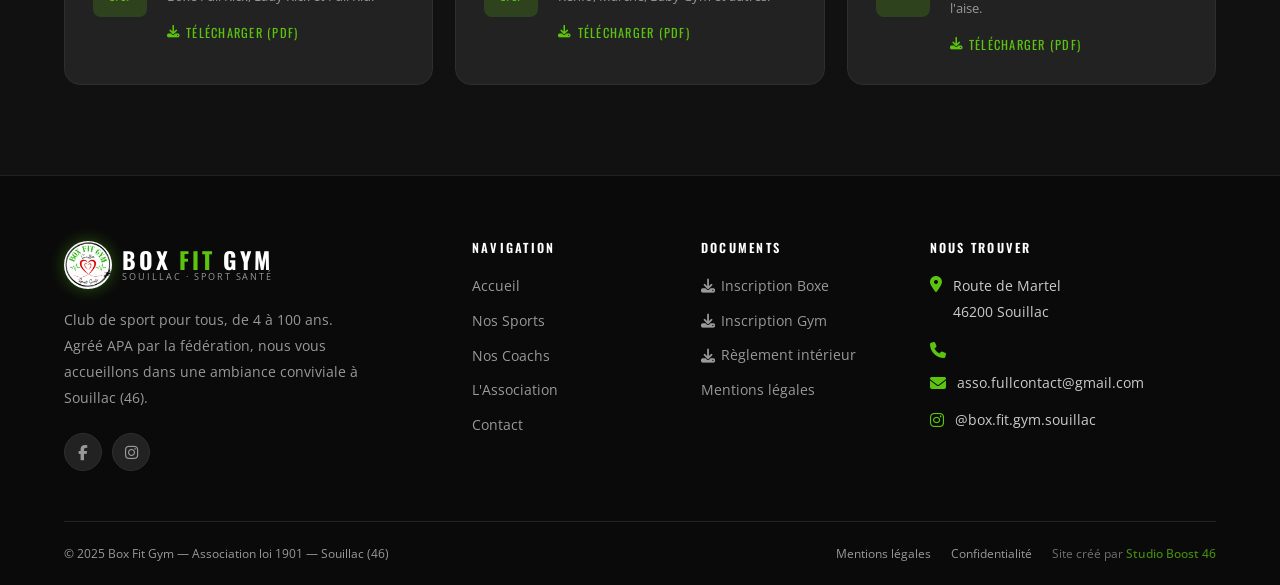
==== commit 61260925: "Corriger label APA et remplacer seniors par vétérans sur tout le site - Remplace "Sport Santé / labe" ====
--- a/contact.html
+++ b/contact.html
@@ -97,15 +97,15 @@
           <div class="c-detail">
             <div class="c-detail-icon"><i class="fas fa-award"></i></div>
             <div class="c-detail-body">
-              <h4>Label Sport Santé</h4>
-              <p>Club officiellement reconnu Sport Santé</p>
+              <h4>Agrément APA</h4>
+              <p>Agrément APA reconnu par la fédération</p>
             </div>
           </div>
           <div class="c-detail">
             <div class="c-detail-icon"><i class="fas fa-child"></i></div>
             <div class="c-detail-body">
               <h4>Tous les âges</h4>
-              <p>De 4 ans aux seniors</p>
+              <p>De 4 ans aux vétérans</p>
             </div>
           </div>
         </div>
@@ -246,7 +246,7 @@
         </div>
         <div class="asso-badge">
           <span class="asso-badge-num"><i class="fas fa-award" style="font-size:1.6rem;"></i></span>
-          <span class="asso-badge-label">Sport Santé</span>
+          <span class="asso-badge-label">Agrément APA</span>
         </div>
       </div>
 
@@ -259,7 +259,7 @@
           Le <strong>BOX FIT GYM SOUILLAC</strong> existe depuis <strong>26 ans</strong> ! D'abord orienté sports de combat pieds/poings, il évolue au fil des années. Christophe Le Hérissé crée l'association en 2010 sous la dénomination <em>Boxing Full Contact Nord Lot</em>. La création des cours enfants et les partenariats avec les lycées permettent de proposer aux plus jeunes une activité pugilistique encadrée.
         </p>
         <p>
-          Des cours de renfo-cardio orientés boxe sont mis en place avec succès. En <strong>2024</strong>, le club est renommé <strong>BOX FIT GYM SOUILLAC</strong>. Titulaire d'une carte professionnelle, il évolue vers les activités gymniques pour tous, devient un <strong>club multisport</strong> et est labellisé <strong>Sport Santé</strong>. Les adhérents passent d'une centaine à plus de <strong>200 en 2025</strong>.
+          Des cours de renfo-cardio orientés boxe sont mis en place avec succès. En <strong>2024</strong>, le club est renommé <strong>BOX FIT GYM SOUILLAC</strong>. Titulaire d'une carte professionnelle, il évolue vers les activités gymniques pour tous, devient un <strong>club multisport</strong> et obtient l'<strong>agrément APA fédéral</strong>. Les adhérents passent d'une centaine à plus de <strong>200 en 2025</strong>.
         </p>
         <p>
           Fort de son expérience dans la boxe (enseignants diplômés ceinture noire 3e Dan, BMF2, BMF3, DIF), le club renforce son staff avec Hugo (Muay Thai) et Sliman (Pancrace). Les cours de boxe accueillent les 6 à 77 ans, ceux de gym à partir de 3 ans — notre doyenne a <strong>91 ans !</strong>
@@ -268,7 +268,7 @@
         <ul>
           <li><i class="fas fa-check-circle"></i> Association loi 1901 à but non lucratif — fondée en 2010</li>
           <li><i class="fas fa-check-circle"></i> Siège social : Route de Martel, 46200 Souillac</li>
-          <li><i class="fas fa-check-circle"></i> Club reconnu <strong>Sport Santé</strong> (label national officiel)</li>
+          <li><i class="fas fa-check-circle"></i> Club agréé <strong>APA</strong> par la fédération</li>
           <li><i class="fas fa-check-circle"></i> Affilié FFKMDA, FFK, EPGV — Comité régional Occitanie</li>
           <li><i class="fas fa-check-circle"></i> Sports de combat & gym pour tous, de 3 à 91 ans</li>
           <li><i class="fas fa-check-circle"></i> 3 entraîneurs diplômés d'État</li>
@@ -352,7 +352,7 @@
             <span class="nav-logo-sub">Souillac &middot; Sport Santé</span>
           </div>
         </a>
-        <p>Club de sport pour tous, de 4 à 100 ans. Reconnu Sport Santé, nous vous accueillons dans une ambiance conviviale à Souillac (46).</p>
+        <p>Club de sport pour tous, de 4 à 100 ans. Agréé APA par la fédération, nous vous accueillons dans une ambiance conviviale à Souillac (46).</p>
         <div class="footer-social">
           <a href="https://www.facebook.com/profile.php?id=61565013485774" class="social-link" aria-label="Facebook" target="_blank" rel="noopener"><i class="fab fa-facebook-f"></i></a>
           <a href="https://www.instagram.com/box.fit.gym.souillac" class="social-link" aria-label="Instagram @box.fit.gym.souillac" target="_blank" rel="noopener"><i class="fab fa-instagram"></i></a>
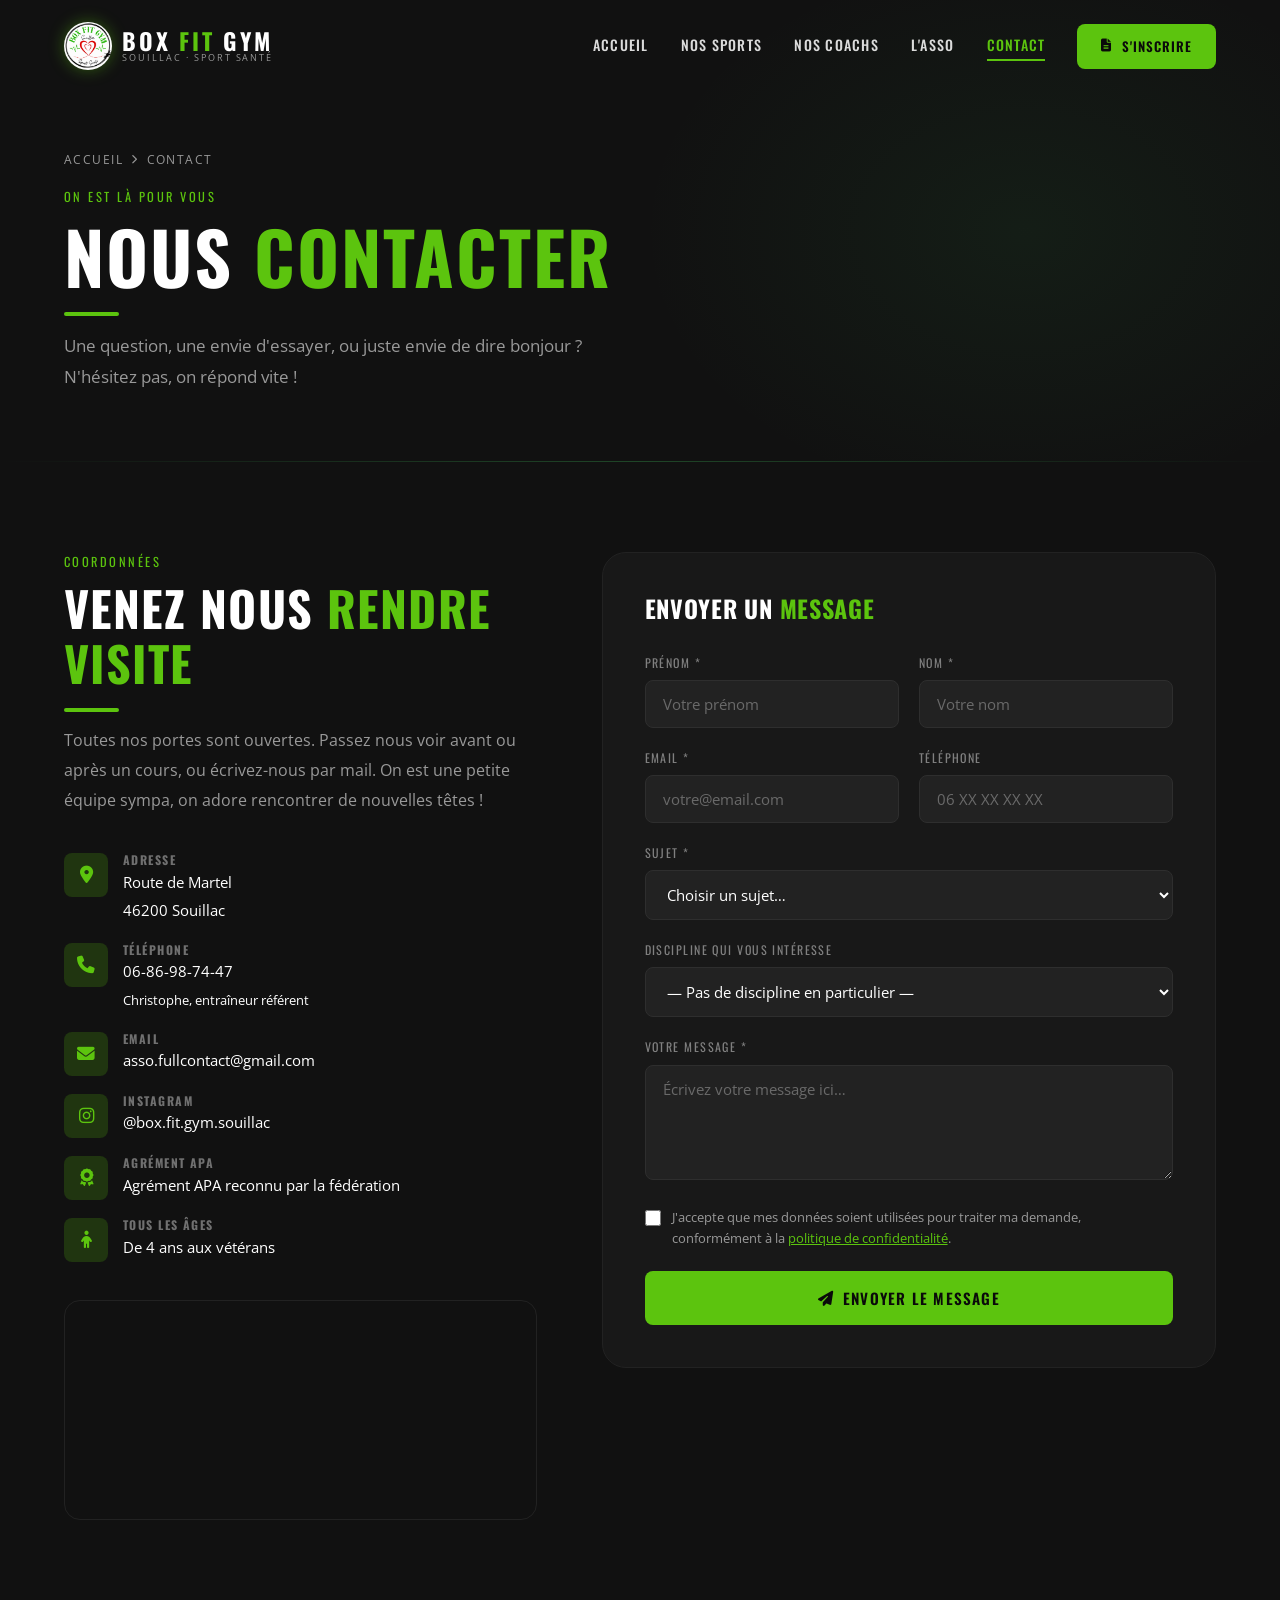
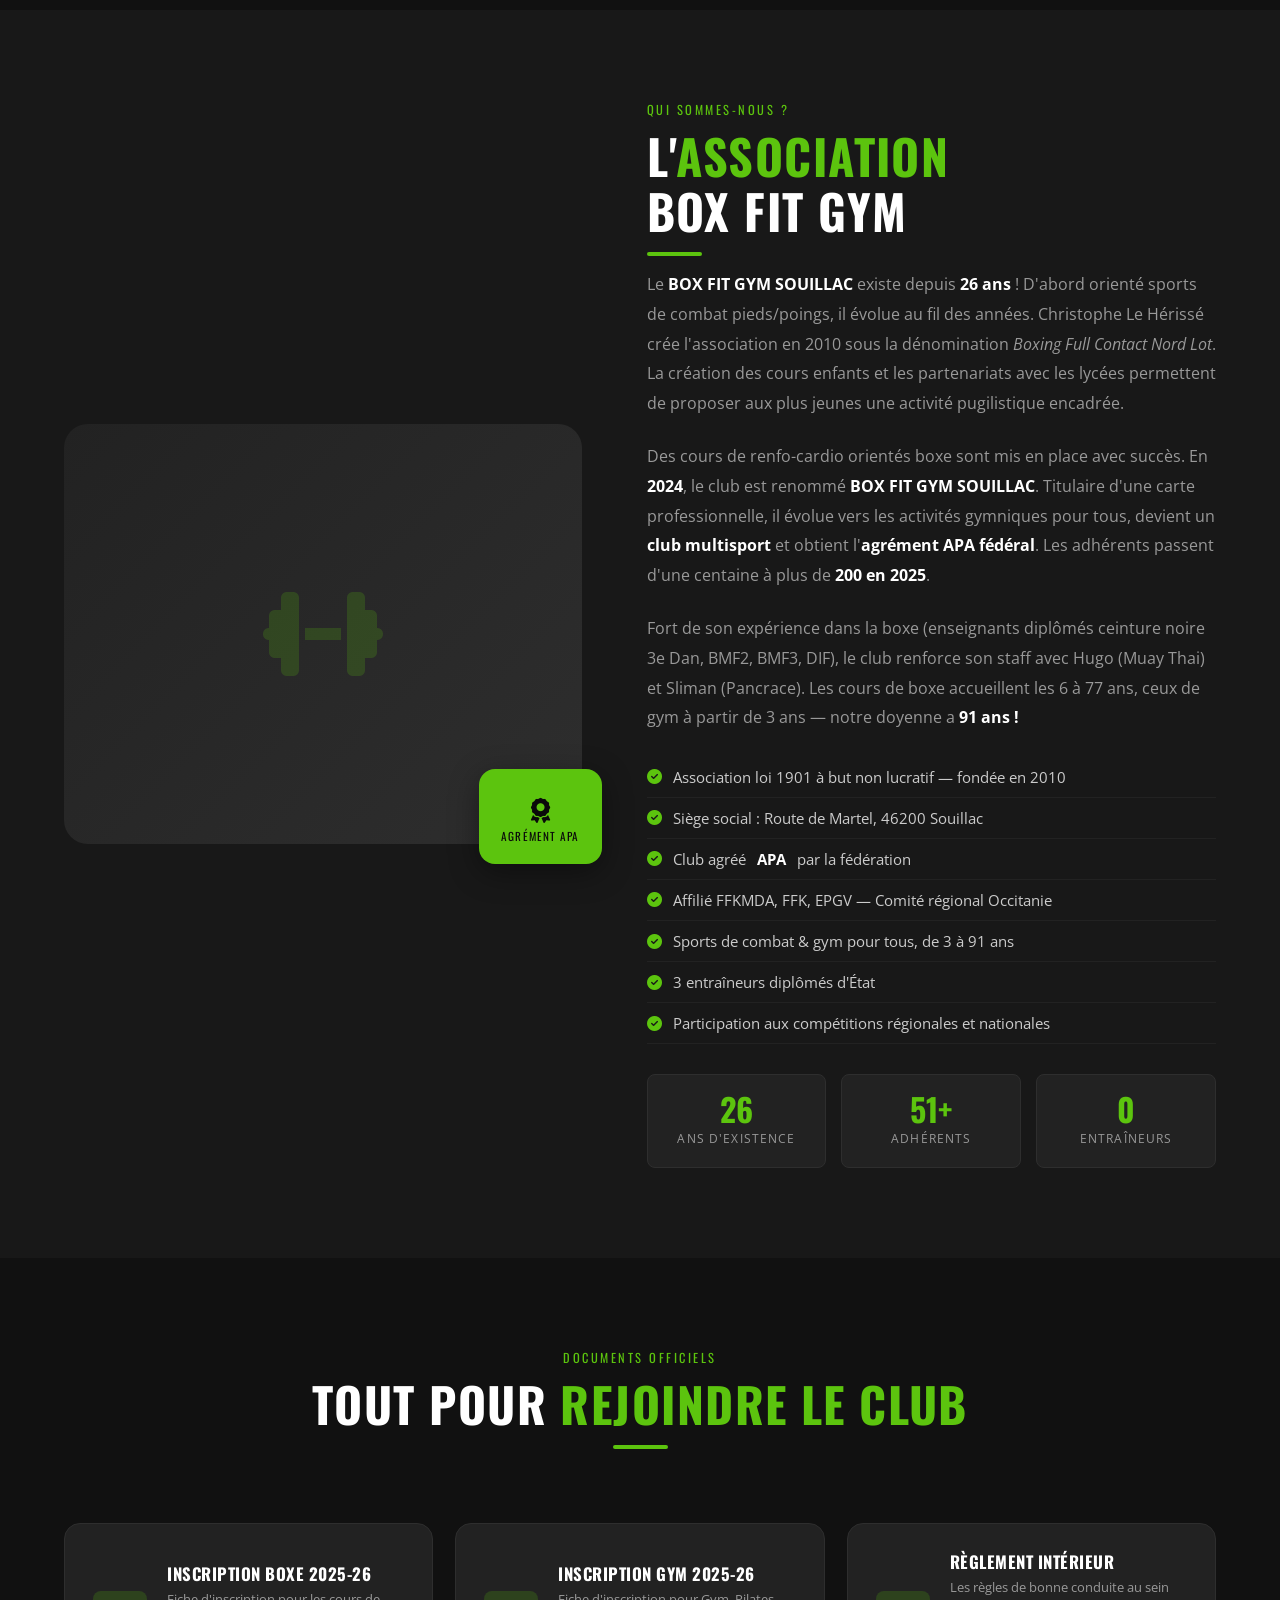
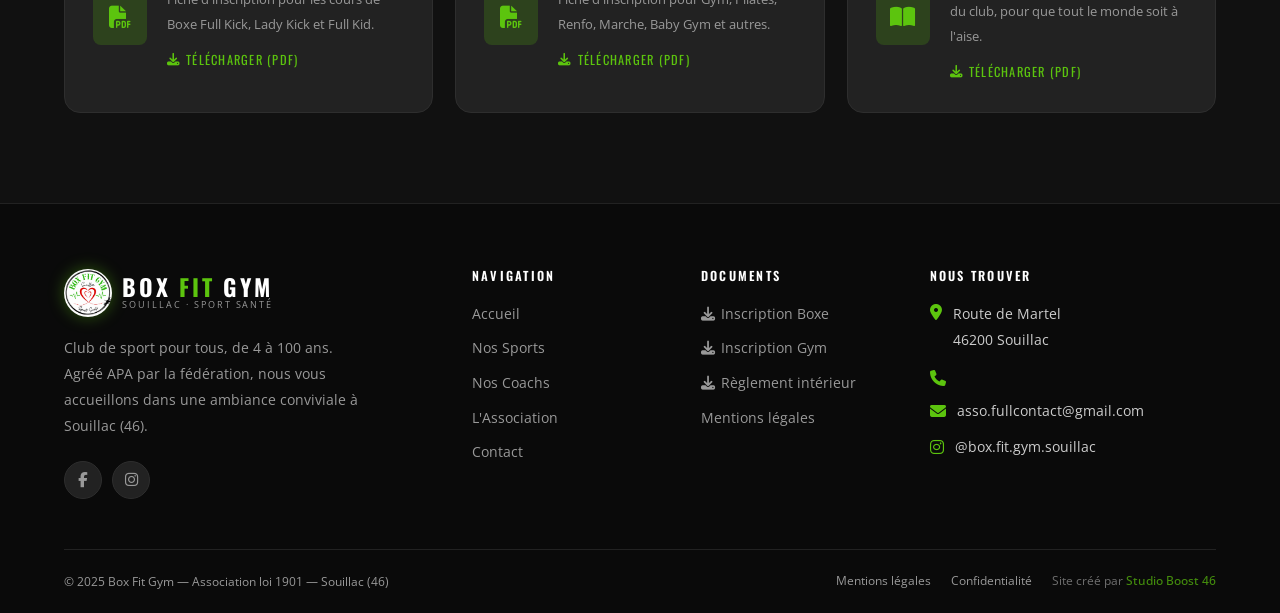
==== commit 8af99452: "Ajouter "Christophe, entraîneur référent" à côté de chaque numéro de téléphone Co-Authored-By: Claud" ====
--- a/contact.html
+++ b/contact.html
@@ -77,7 +77,7 @@
             <div class="c-detail-icon"><i class="fas fa-phone"></i></div>
             <div class="c-detail-body">
               <h4>Téléphone</h4>
-              <p><a href="tel:+33686987447">06-86-98-74-47</a></p>
+              <p><a href="tel:+33686987447">06-86-98-74-47</a><br><small>Christophe, entraîneur référent</small></p>
             </div>
           </div>
           <div class="c-detail">
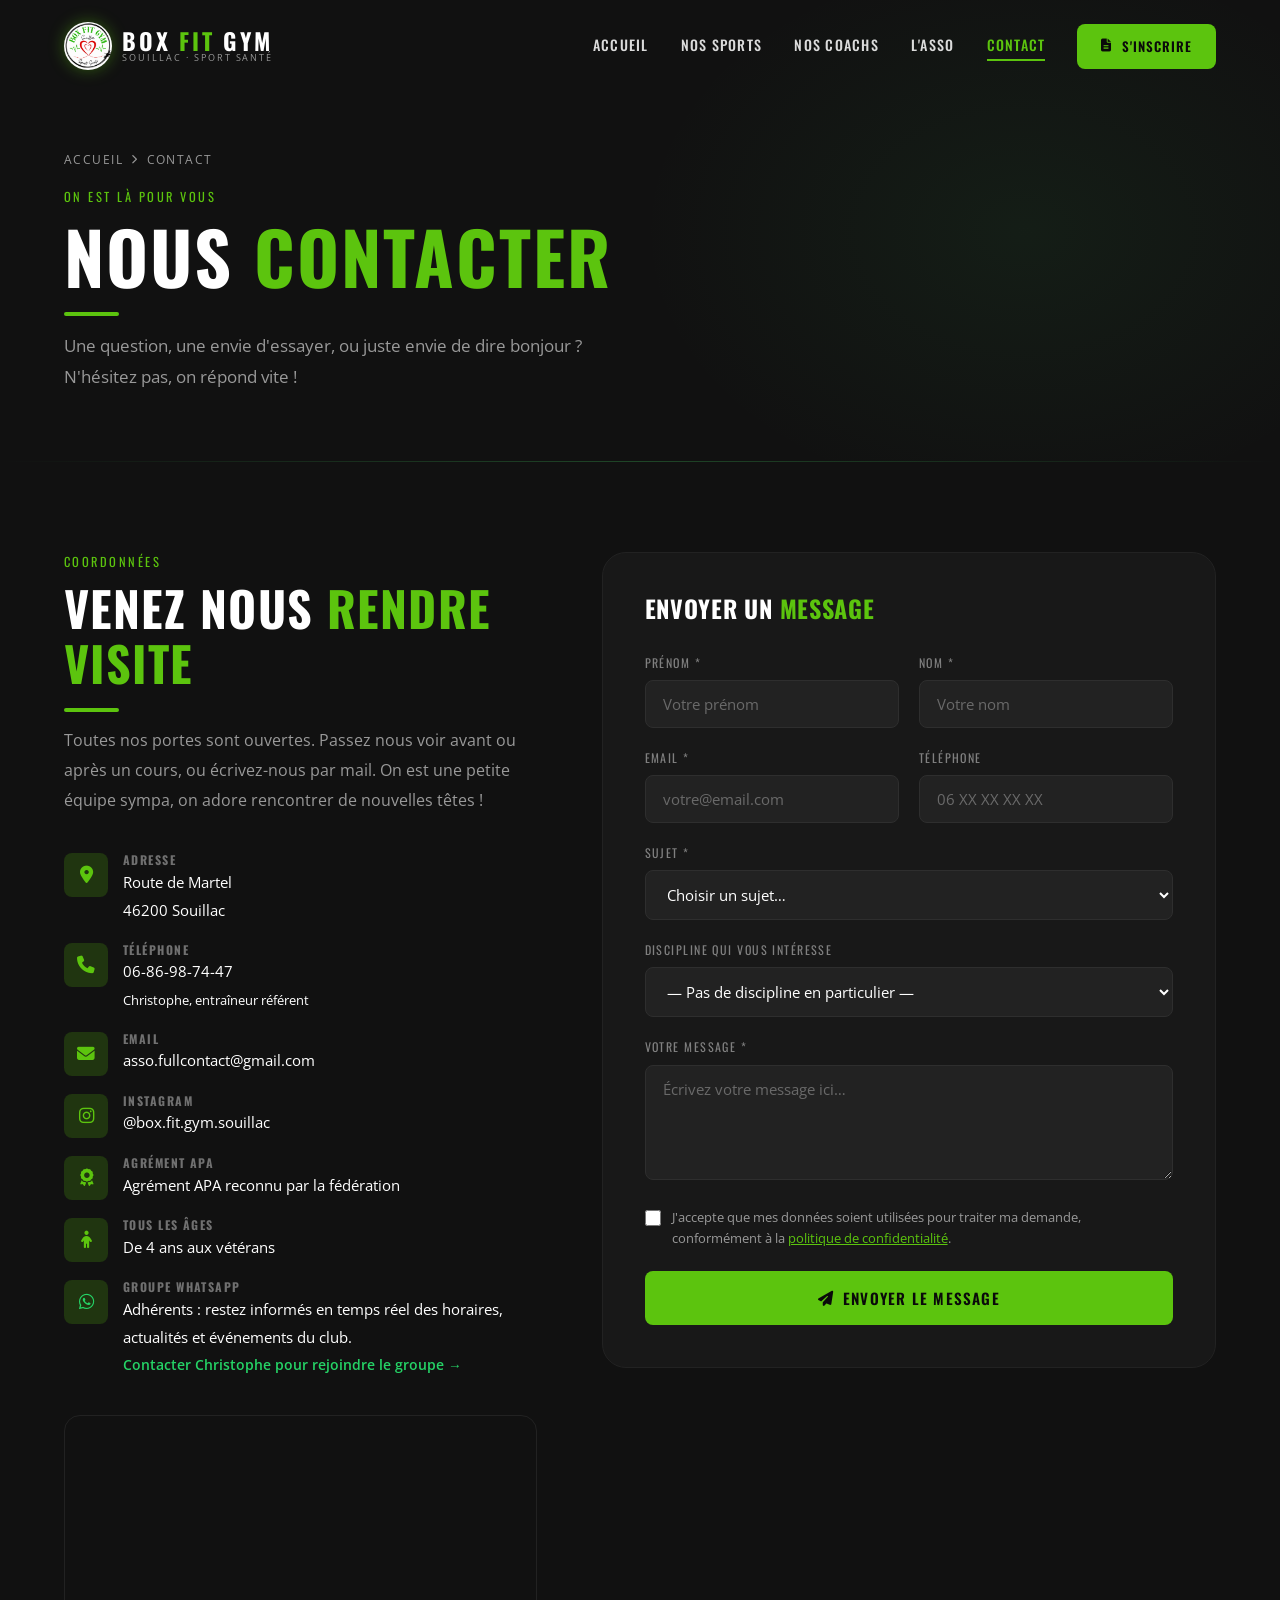
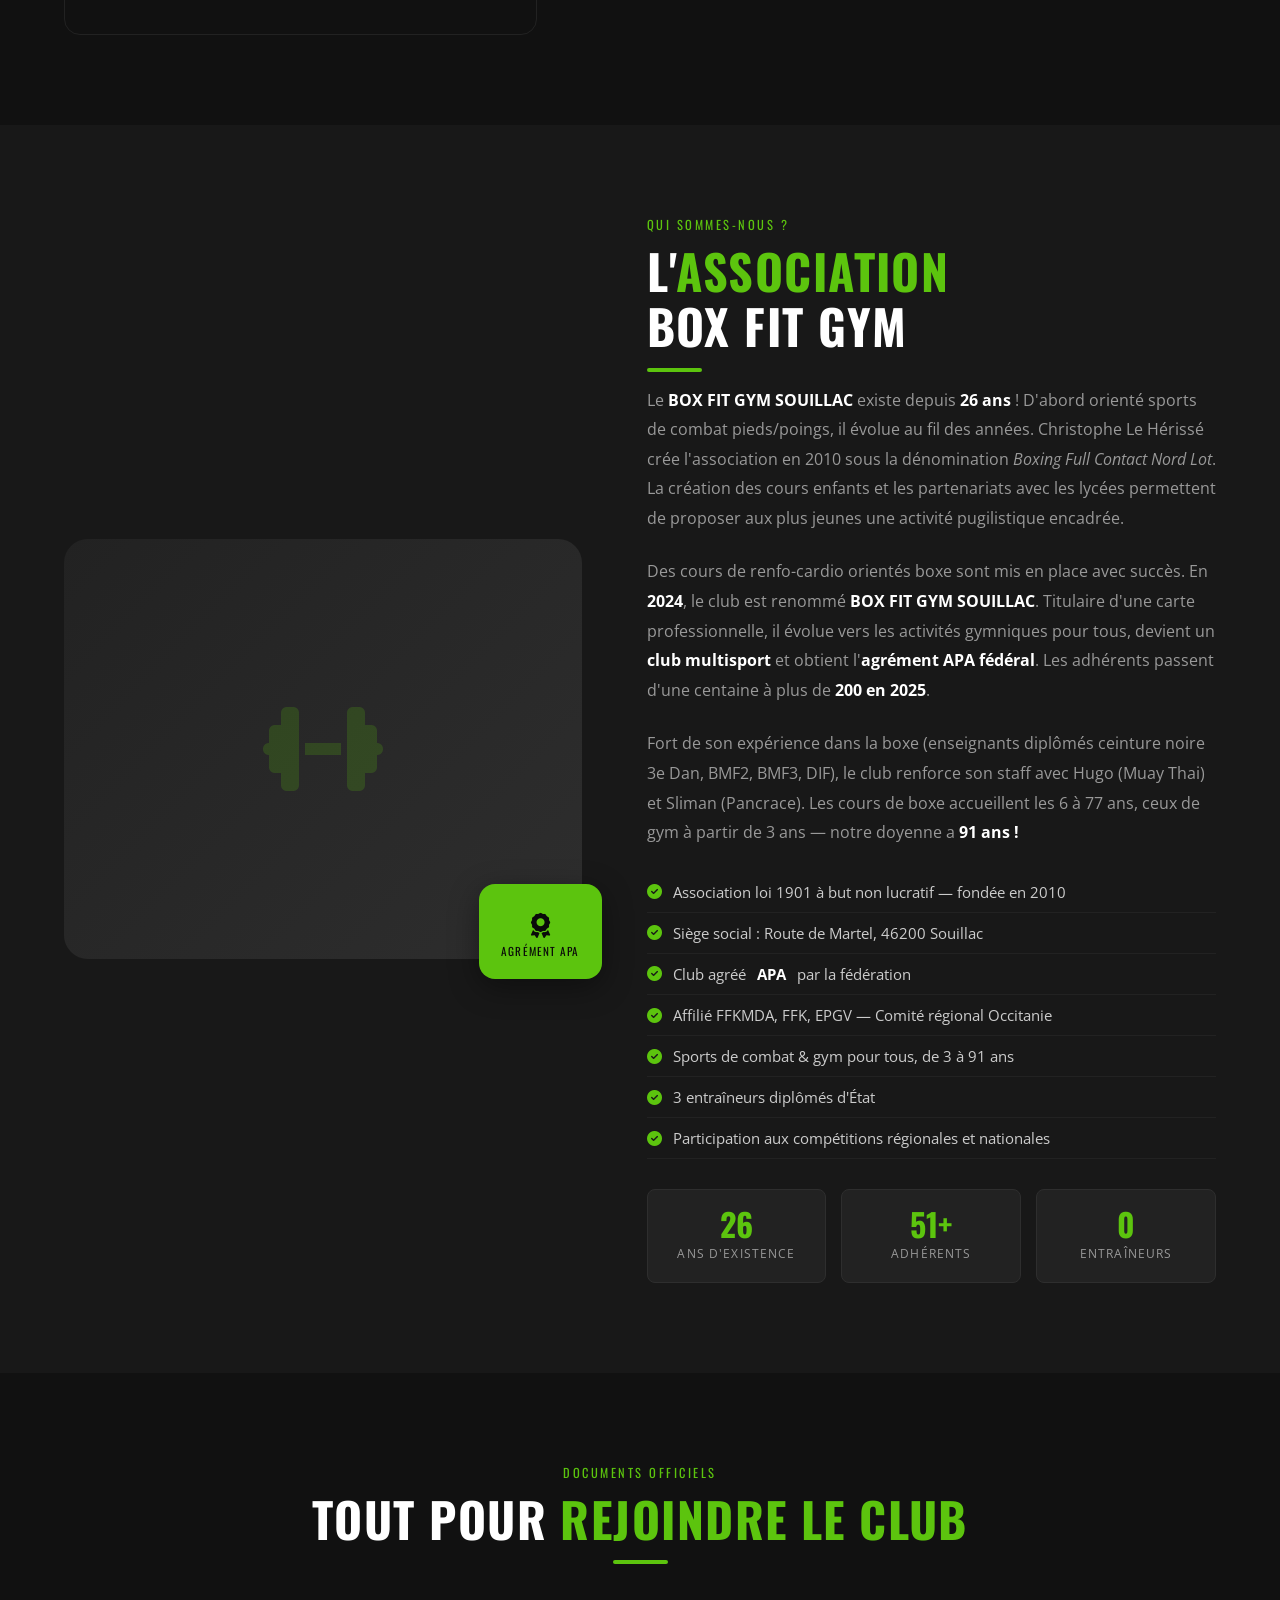
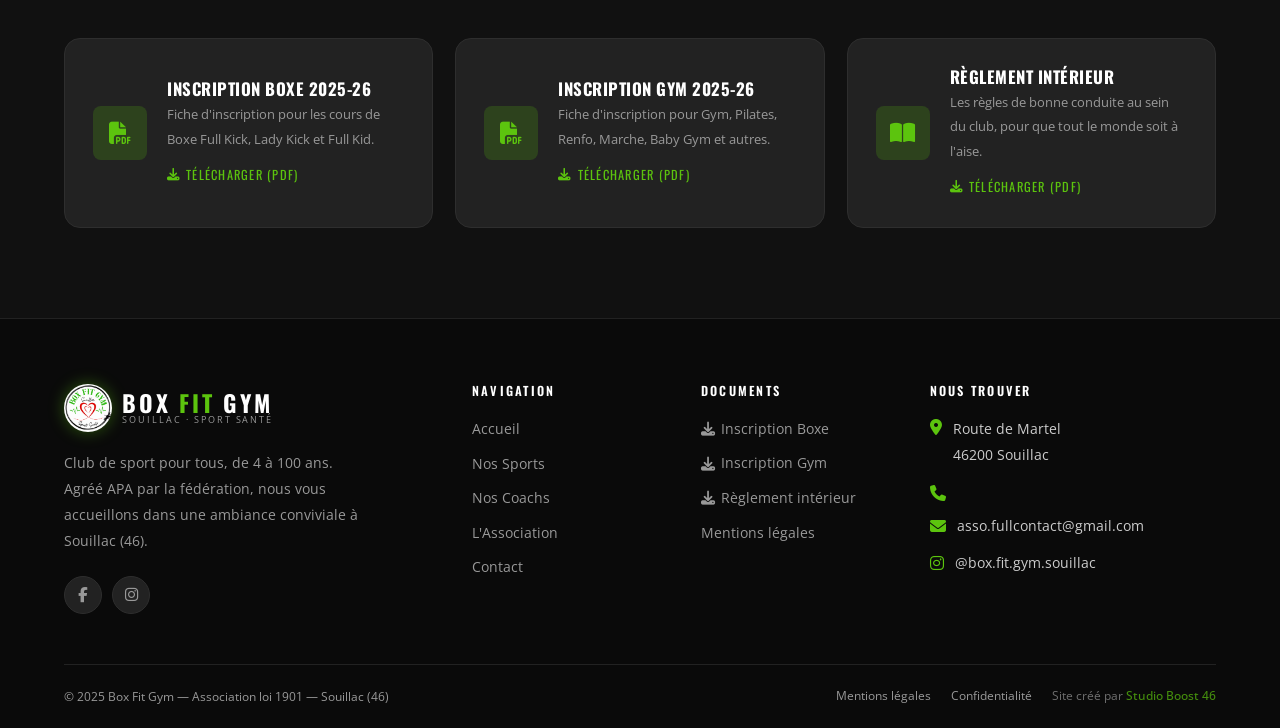
==== commit bb781af3: "Ajouter section groupe WhatsApp sur page d'accueil et page contact Co-Authored-By: Claude Sonnet 4.6" ====
--- a/contact.html
+++ b/contact.html
@@ -106,6 +106,14 @@
             <div class="c-detail-body">
               <h4>Tous les âges</h4>
               <p>De 4 ans aux vétérans</p>
+            </div>
+          </div>
+          <div class="c-detail">
+            <div class="c-detail-icon" style="color:#25D366;"><i class="fab fa-whatsapp"></i></div>
+            <div class="c-detail-body">
+              <h4>Groupe WhatsApp</h4>
+              <p>Adhérents : restez informés en temps réel des horaires, actualités et événements du club.</p>
+              <a href="https://wa.me/33686987447" target="_blank" rel="noopener" style="color:#25D366;font-size:.85rem;font-weight:600;">Contacter Christophe pour rejoindre le groupe →</a>
             </div>
           </div>
         </div>
--- a/css/style.css
+++ b/css/style.css
@@ -1431,6 +1431,69 @@
 .d5 { transition-delay: 0.5s; }
 
 /* ==================
+   WHATSAPP BANNER
+================== */
+.whatsapp-banner {
+  display: flex;
+  align-items: center;
+  gap: 32px;
+  background: var(--dark-3);
+  border: 1px solid rgba(37, 211, 102, 0.25);
+  border-left: 4px solid #25D366;
+  border-radius: var(--radius-lg);
+  padding: 36px 40px;
+}
+.whatsapp-icon-wrap {
+  flex-shrink: 0;
+  width: 72px;
+  height: 72px;
+  background: rgba(37, 211, 102, 0.12);
+  border-radius: 50%;
+  display: flex;
+  align-items: center;
+  justify-content: center;
+  font-size: 2.2rem;
+  color: #25D366;
+}
+.whatsapp-content { flex: 1; }
+.whatsapp-content h3 {
+  font-family: var(--font-h);
+  font-size: 1.5rem;
+  color: var(--white);
+  margin-bottom: 10px;
+  text-transform: uppercase;
+  letter-spacing: 0.04em;
+}
+.whatsapp-content p {
+  color: var(--gray-light);
+  font-size: 0.95rem;
+  line-height: 1.65;
+  margin: 0;
+}
+.btn-whatsapp {
+  display: inline-flex;
+  align-items: center;
+  gap: 10px;
+  background: #25D366;
+  color: #fff;
+  font-family: var(--font-h);
+  font-size: 0.9rem;
+  font-weight: 600;
+  letter-spacing: 0.06em;
+  text-transform: uppercase;
+  padding: 14px 26px;
+  border-radius: var(--radius);
+  white-space: nowrap;
+  transition: background 0.2s, transform 0.2s;
+  text-decoration: none;
+}
+.btn-whatsapp:hover {
+  background: #1ebe5d;
+  transform: translateY(-2px);
+}
+.btn-whatsapp i { font-size: 1.1rem; }
+
+/* ==================
    RESPONSIVE
 ================== */
 @media (max-width: 1024px) {
@@ -1439,6 +1502,8 @@
   .asso-badge { right: 20px; }
 }
 @media (max-width: 768px) {
+  .whatsapp-banner { flex-direction: column; text-align: center; padding: 28px 24px; gap: 20px; }
+  .btn-whatsapp { width: 100%; justify-content: center; }
   .section { padding: 65px 0; }
   .nav-menu {
     position: fixed;
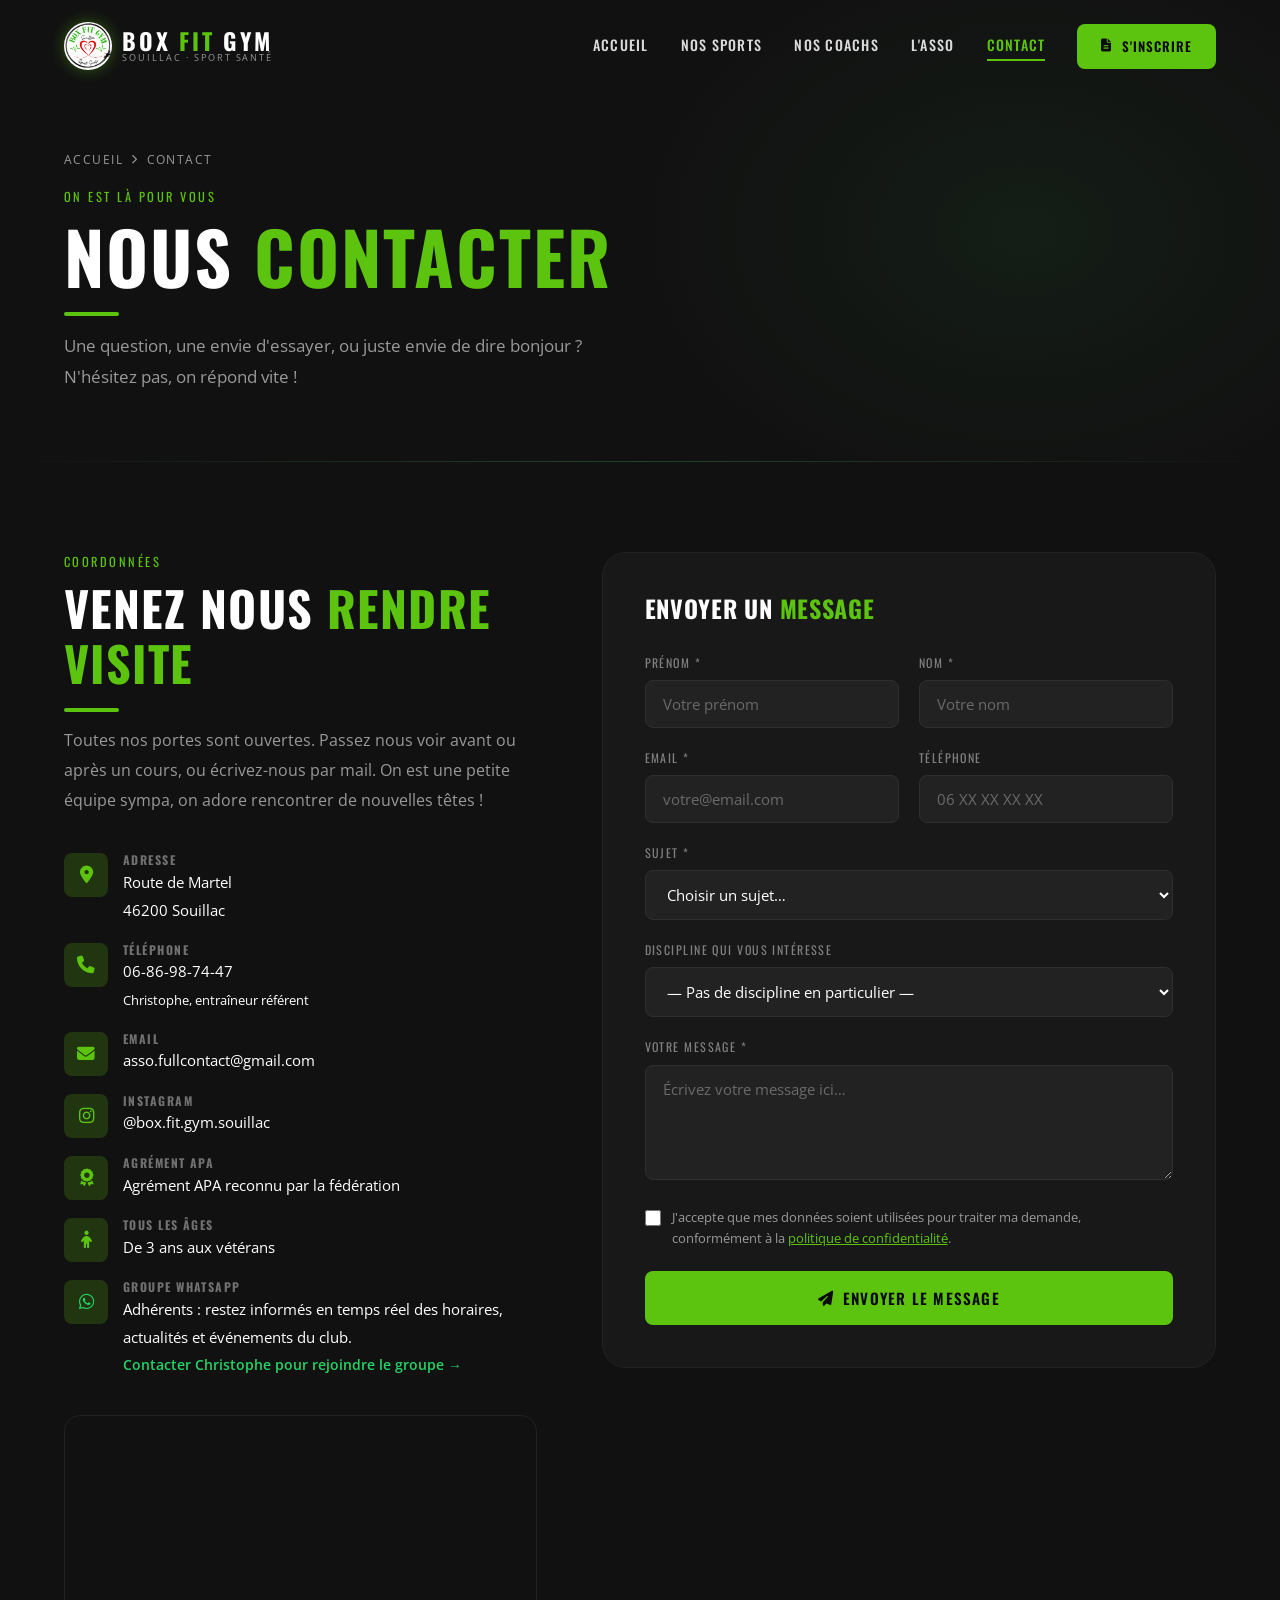
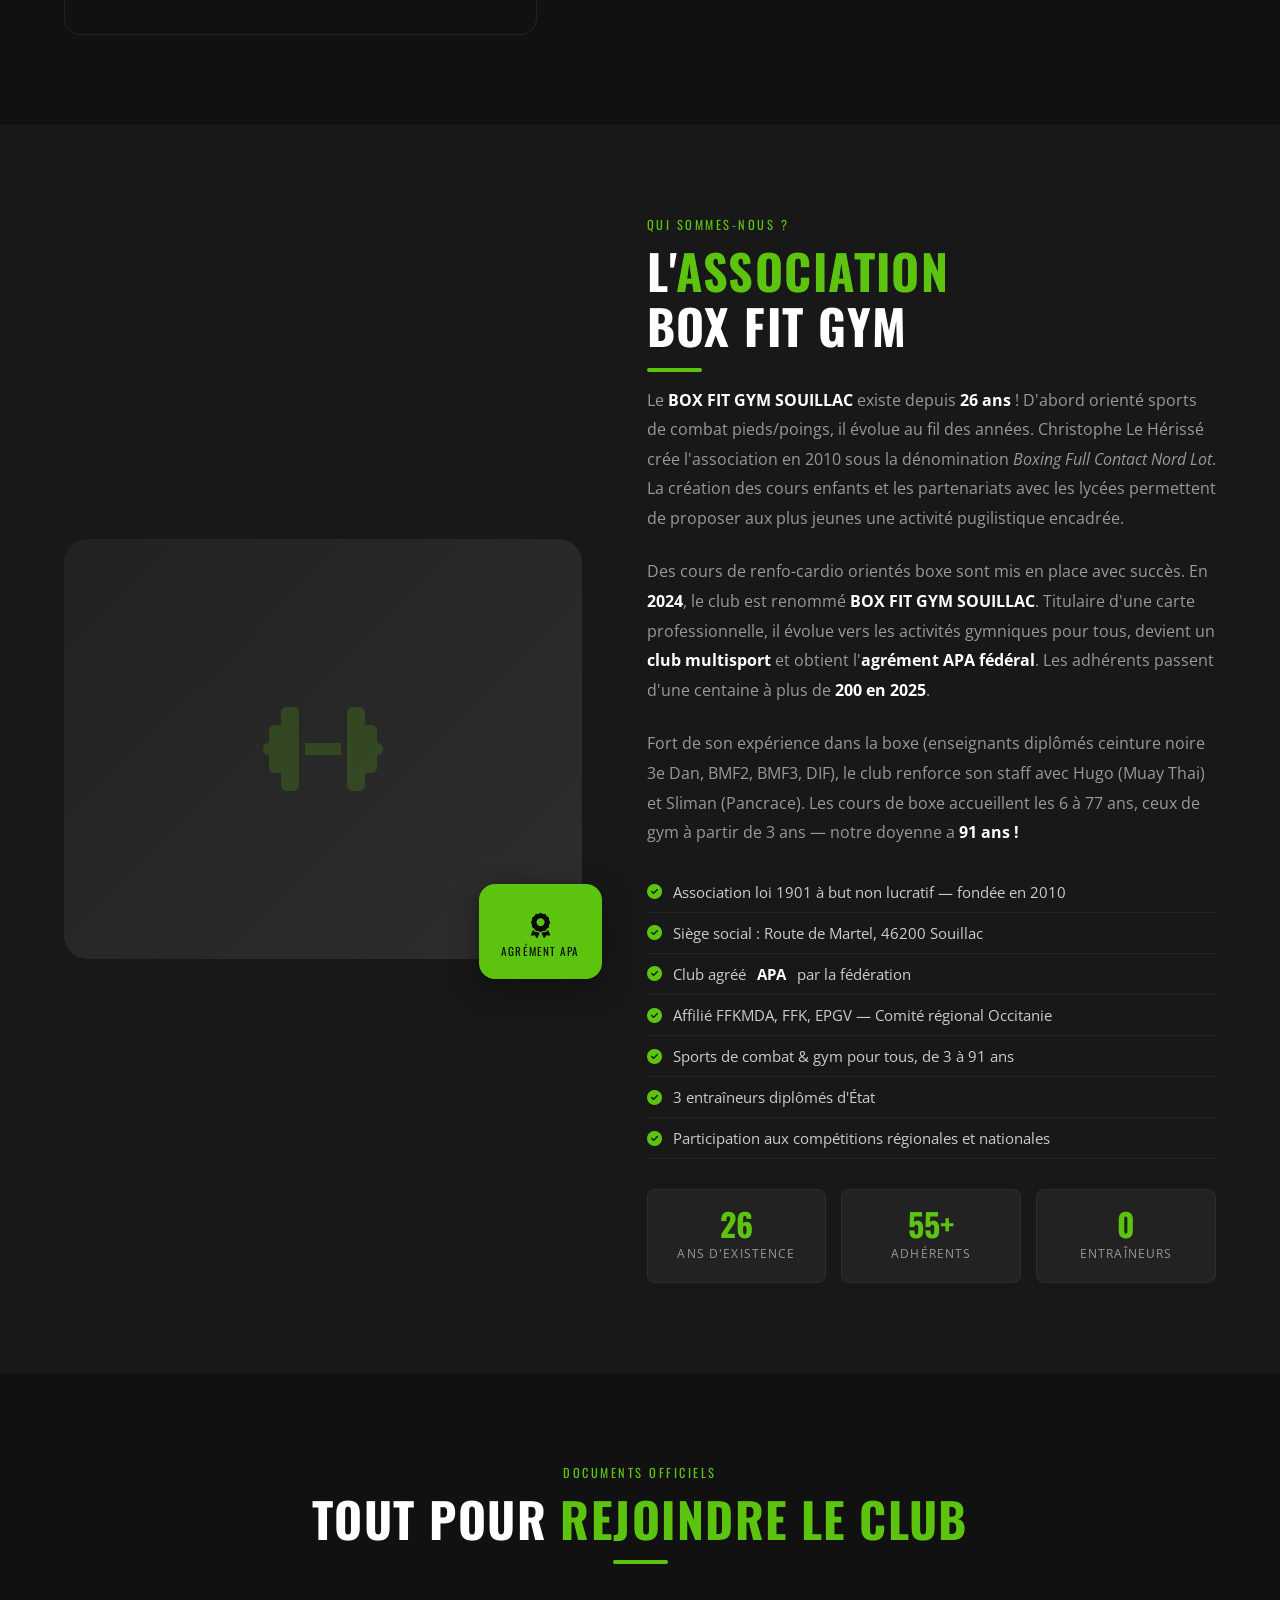
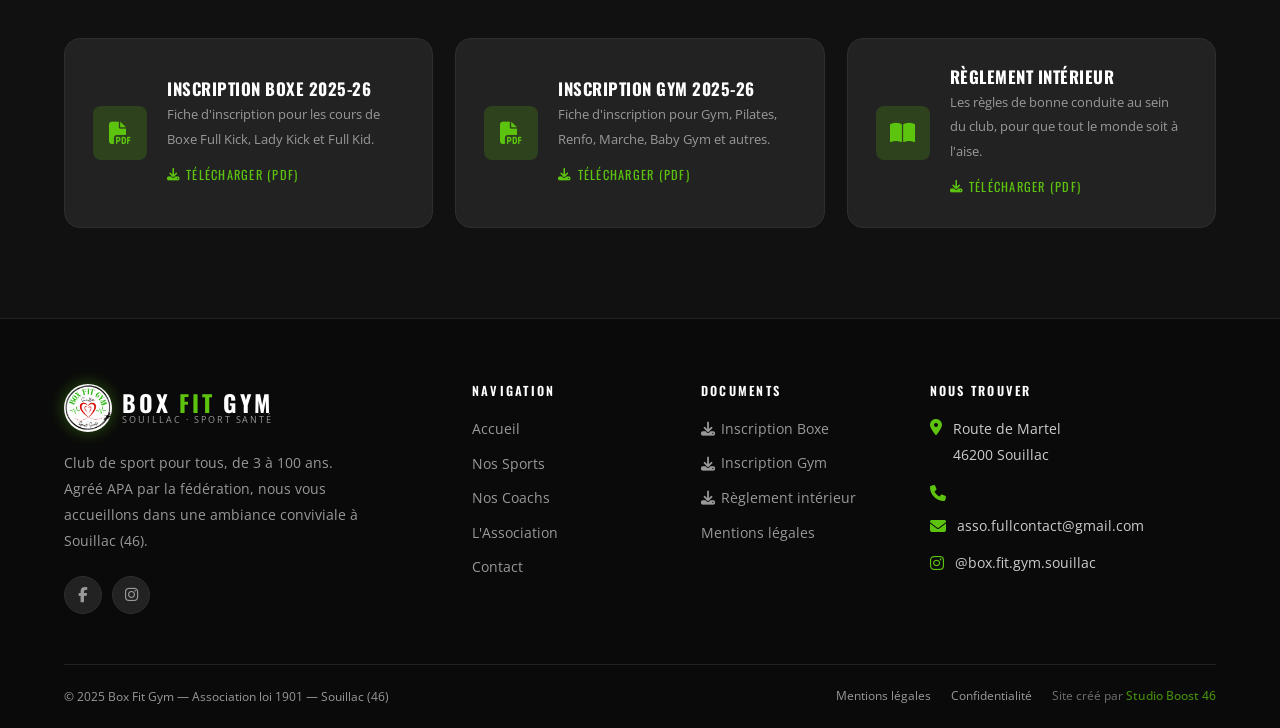
==== commit e8164cc4: "Corriger âge minimum de 4 à 3 ans partout sur le site (baby gym 3/6 ans) Co-Authored-By: Claude Sonn" ====
--- a/contact.html
+++ b/contact.html
@@ -105,7 +105,7 @@
             <div class="c-detail-icon"><i class="fas fa-child"></i></div>
             <div class="c-detail-body">
               <h4>Tous les âges</h4>
-              <p>De 4 ans aux vétérans</p>
+              <p>De 3 ans aux vétérans</p>
             </div>
           </div>
           <div class="c-detail">
@@ -360,7 +360,7 @@
             <span class="nav-logo-sub">Souillac &middot; Sport Santé</span>
           </div>
         </a>
-        <p>Club de sport pour tous, de 4 à 100 ans. Agréé APA par la fédération, nous vous accueillons dans une ambiance conviviale à Souillac (46).</p>
+        <p>Club de sport pour tous, de 3 à 100 ans. Agréé APA par la fédération, nous vous accueillons dans une ambiance conviviale à Souillac (46).</p>
         <div class="footer-social">
           <a href="https://www.facebook.com/profile.php?id=61565013485774" class="social-link" aria-label="Facebook" target="_blank" rel="noopener"><i class="fab fa-facebook-f"></i></a>
           <a href="https://www.instagram.com/box.fit.gym.souillac" class="social-link" aria-label="Instagram @box.fit.gym.souillac" target="_blank" rel="noopener"><i class="fab fa-instagram"></i></a>
--- a/css/style.css
+++ b/css/style.css
@@ -1438,8 +1438,8 @@
   align-items: center;
   gap: 32px;
   background: var(--dark-3);
-  border: 1px solid rgba(37, 211, 102, 0.25);
-  border-left: 4px solid #25D366;
+  border: 1px solid var(--green-glow);
+  border-left: 4px solid var(--green);
   border-radius: var(--radius-lg);
   padding: 36px 40px;
 }
@@ -1447,13 +1447,13 @@
   flex-shrink: 0;
   width: 72px;
   height: 72px;
-  background: rgba(37, 211, 102, 0.12);
+  background: var(--green-glow);
   border-radius: 50%;
   display: flex;
   align-items: center;
   justify-content: center;
   font-size: 2.2rem;
-  color: #25D366;
+  color: var(--green);
 }
 .whatsapp-content { flex: 1; }
 .whatsapp-content h3 {
@@ -1474,7 +1474,7 @@
   display: inline-flex;
   align-items: center;
   gap: 10px;
-  background: #25D366;
+  background: var(--green);
   color: #fff;
   font-family: var(--font-h);
   font-size: 0.9rem;
@@ -1488,7 +1488,7 @@
   text-decoration: none;
 }
 .btn-whatsapp:hover {
-  background: #1ebe5d;
+  background: var(--green-dark);
   transform: translateY(-2px);
 }
 .btn-whatsapp i { font-size: 1.1rem; }
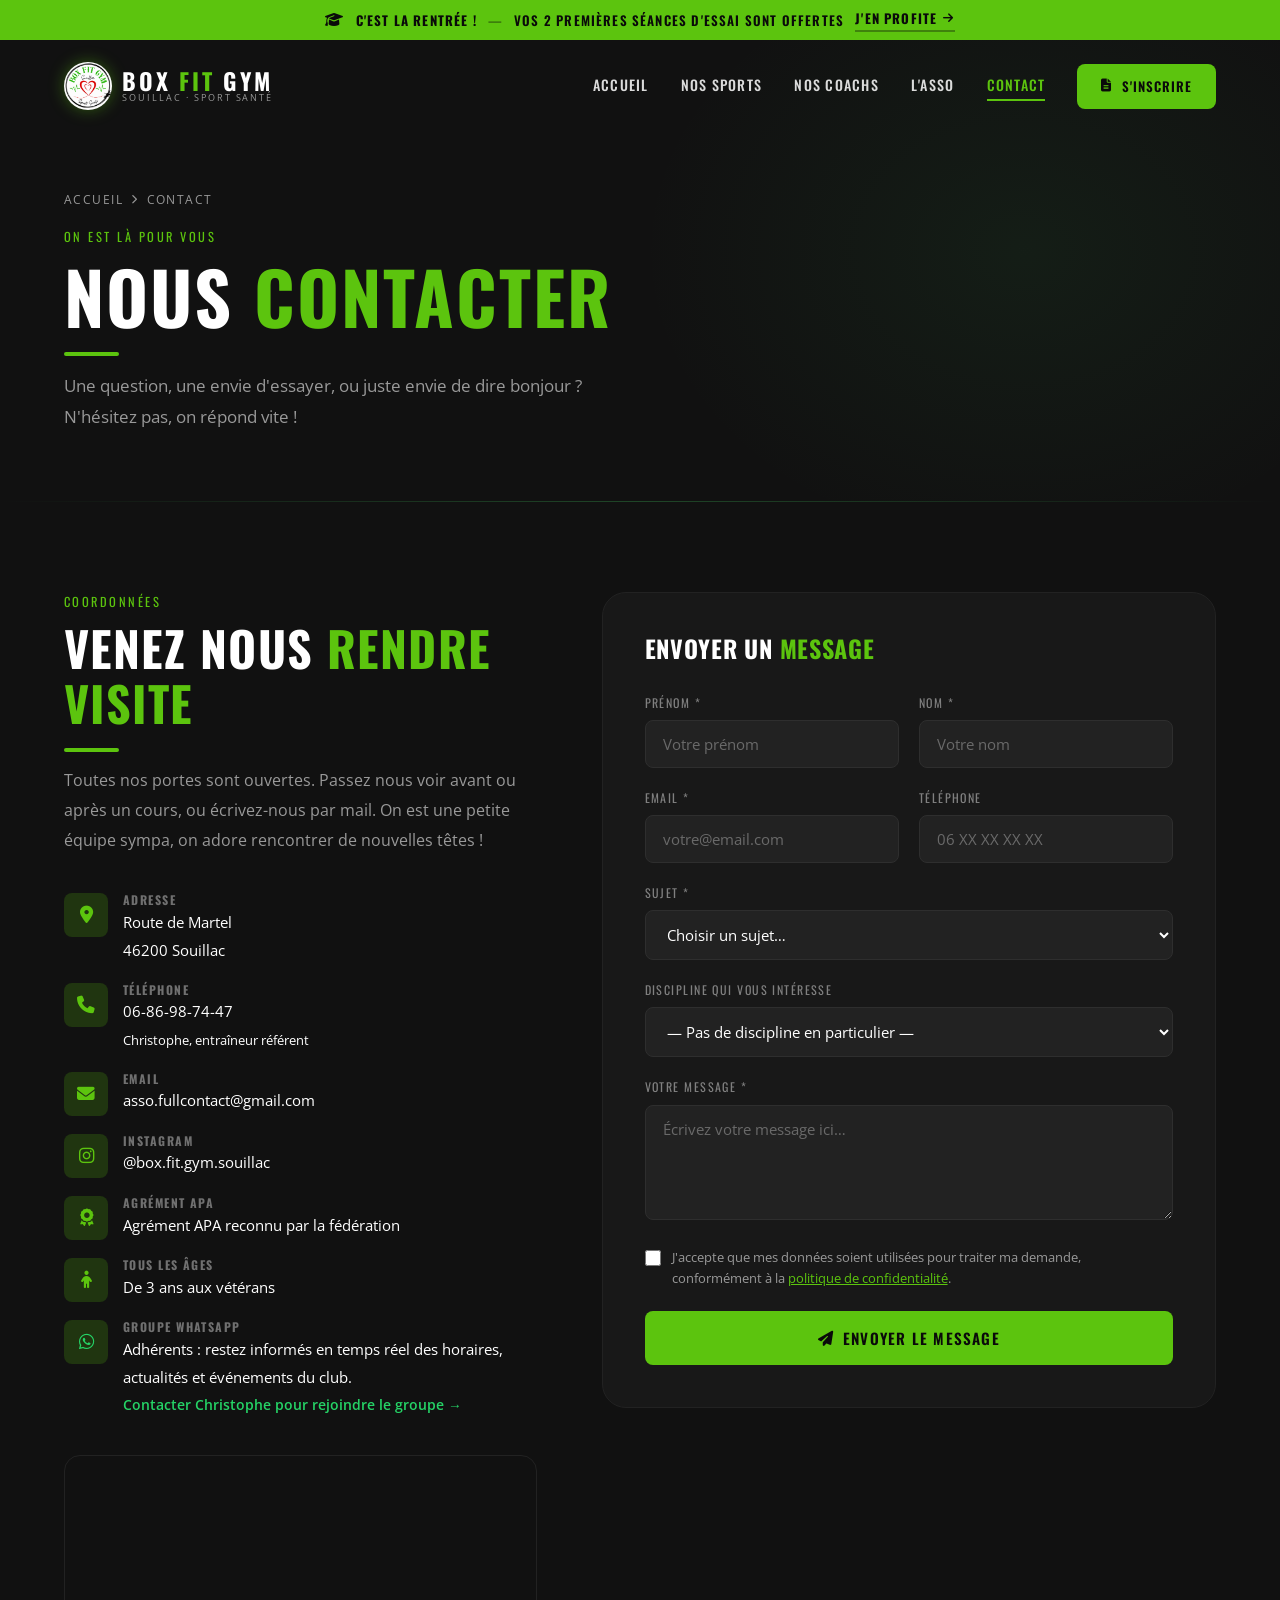
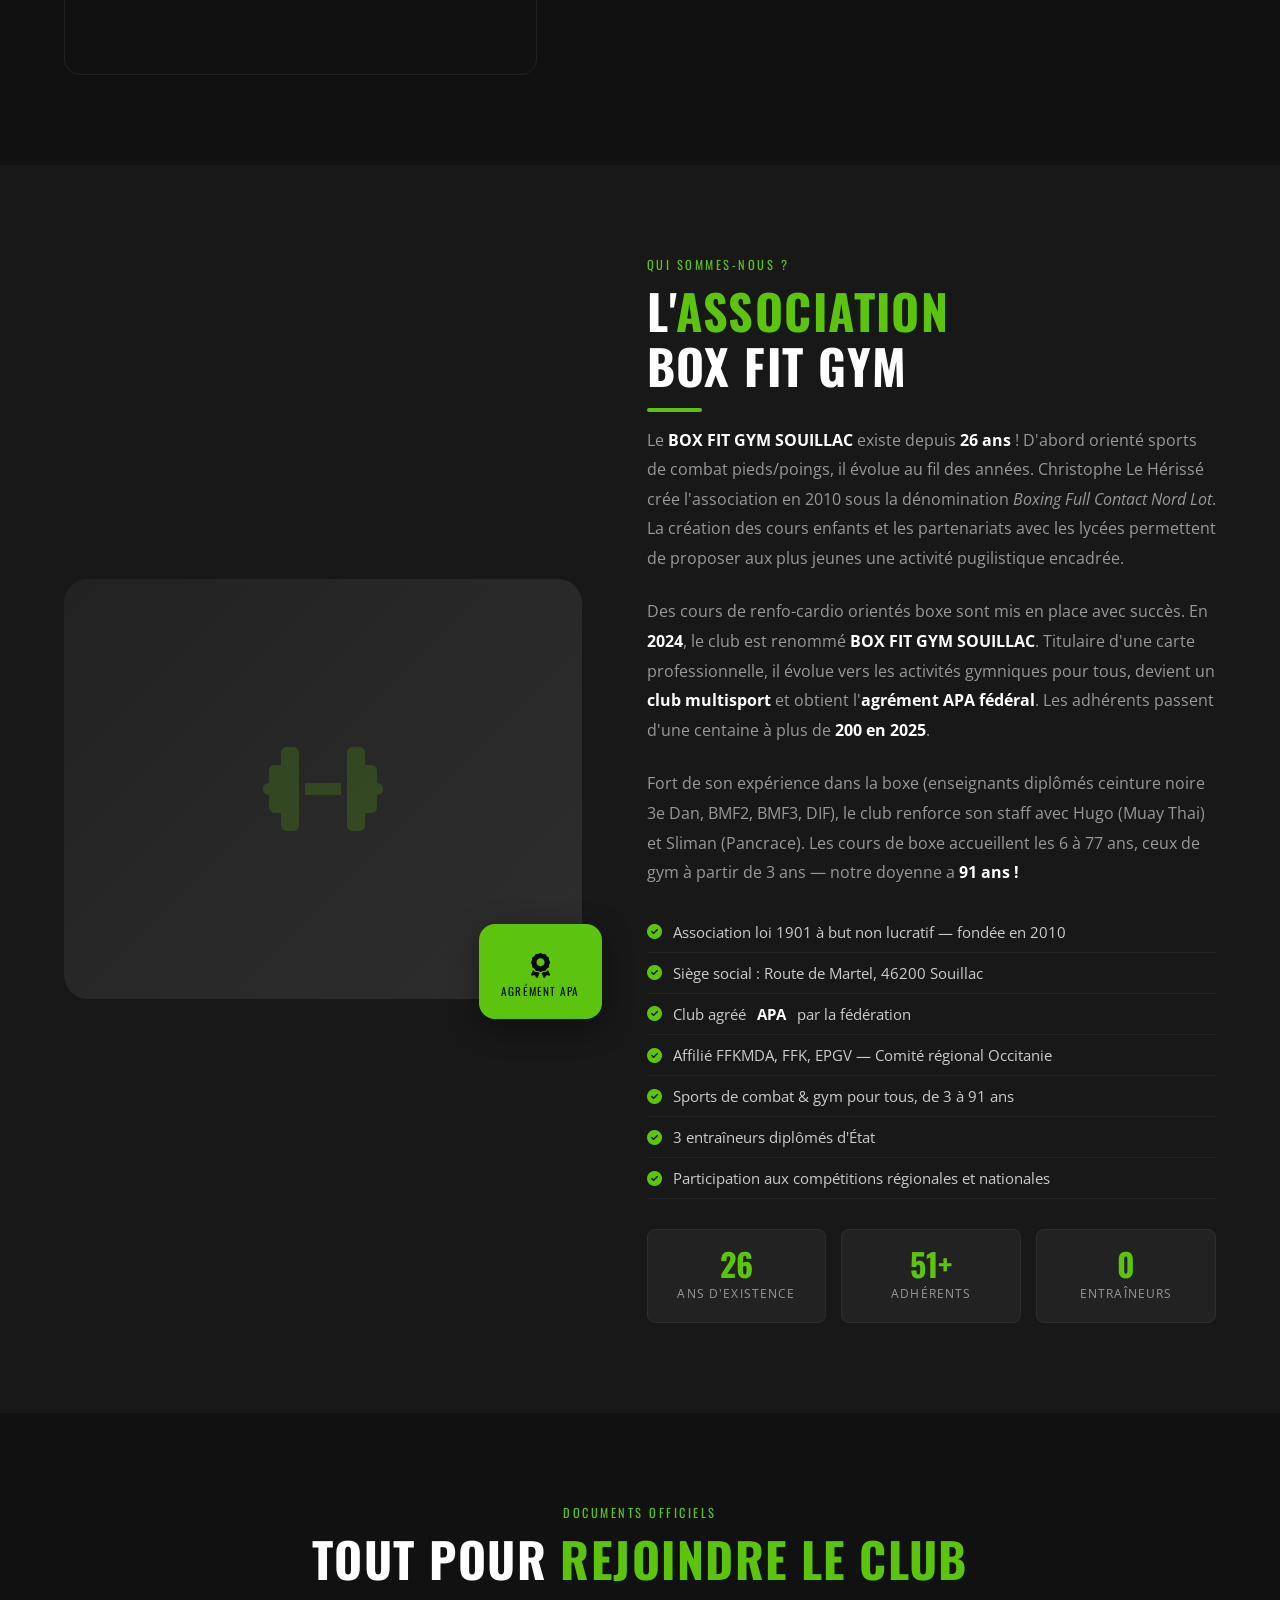
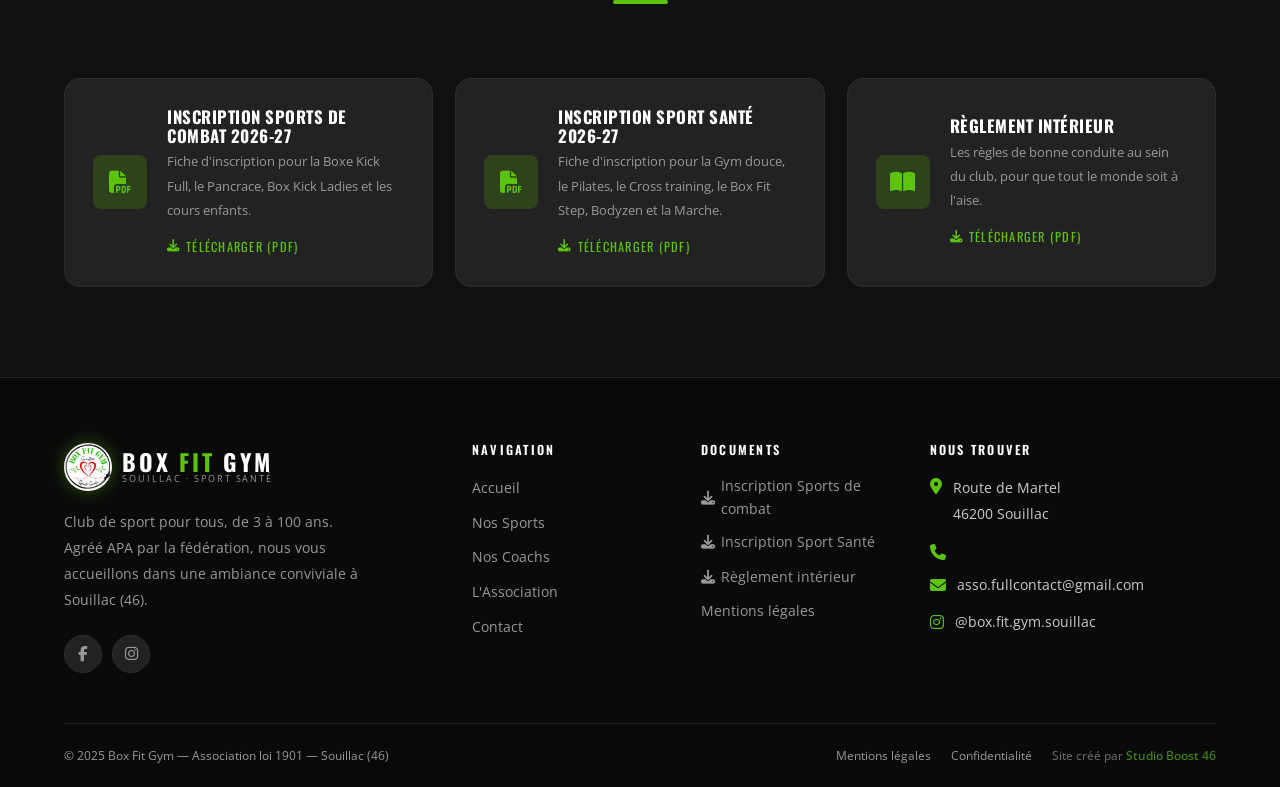
==== commit 246d0d6a: "Rentrée 2026-2027 : bandeau promo, planning à jour, documents d'inscription - Bandeau « C'est la ren" ====
--- a/contact.html
+++ b/contact.html
@@ -12,6 +12,17 @@
 </head>
 <body>
 
+<!-- ========== BANDEAU RENTRÉE (promo saisonnière — retirer après la rentrée) ========== -->
+<a class="rentree-bar" href="#inscription" aria-label="C'est la rentrée : vos 2 premières séances d'essai sont offertes, inscrivez-vous">
+  <span class="rentree-bar__inner">
+    <i class="fas fa-graduation-cap" aria-hidden="true"></i>
+    <strong>C'est la rentrée&nbsp;!</strong>
+    <span class="rentree-bar__sep">—</span>
+    <span class="rentree-bar__long">Vos 2 premières séances d'essai sont offertes</span>
+    <span class="rentree-bar__cta">J'en profite <i class="fas fa-arrow-right" aria-hidden="true"></i></span>
+  </span>
+</a>
+
 <!-- ========== NAVIGATION ========== -->
 <nav class="navbar scrolled" id="navbar">
   <div class="nav-container">
@@ -135,7 +146,7 @@
         <!--
           ACTIVATION FORMSUBMIT :
           Avant la première utilisation, FormSubmit enverra un email de confirmation
-          à asso.fullcontact@gmail.com. Cliquez sur le lien reçu pour l'activer.
+          à boxfitgymsouillac@gmail.com. Cliquez sur le lien reçu pour l'activer.
         -->
         <div class="contact-form-box">
           <h3 class="form-title">Envoyer un <span class="text-green">message</span></h3>
@@ -146,7 +157,7 @@
 
           <form
             id="contact-form"
-            action="https://formsubmit.co/asso.fullcontact@gmail.com"
+            action="https://formsubmit.co/boxfitgymsouillac@gmail.com"
             method="POST">
 
             <input type="hidden" name="_subject" value="Nouveau message — Box Fit Gym">
@@ -316,9 +327,9 @@
       <div class="download-card reveal d1">
         <div class="dl-icon"><i class="fas fa-file-pdf"></i></div>
         <div class="dl-info">
-          <h4>Inscription Boxe 2025-26</h4>
-          <p>Fiche d'inscription pour les cours de Boxe Full Kick, Lady Kick et Full Kid.</p>
-          <a href="documents/fiche-inscription-boxe.pdf" class="dl-btn" download>
+          <h4>Inscription Sports de combat 2026-27</h4>
+          <p>Fiche d'inscription pour la Boxe Kick Full, le Pancrace, Box Kick Ladies et les cours enfants.</p>
+          <a href="documents/fiche-inscription-boxe.pdf" class="dl-btn" download="Inscription Sports de combat - Box Fit Gym Souillac 2026-2027.pdf">
             <i class="fas fa-download"></i> Télécharger (PDF)
           </a>
         </div>
@@ -326,9 +337,9 @@
       <div class="download-card reveal d2">
         <div class="dl-icon"><i class="fas fa-file-pdf"></i></div>
         <div class="dl-info">
-          <h4>Inscription Gym 2025-26</h4>
-          <p>Fiche d'inscription pour Gym, Pilates, Renfo, Marche, Baby Gym et autres.</p>
-          <a href="documents/fiche-inscription-gym.pdf" class="dl-btn" download>
+          <h4>Inscription Sport Santé 2026-27</h4>
+          <p>Fiche d'inscription pour la Gym douce, le Pilates, le Cross training, le Box Fit Step, Bodyzen et la Marche.</p>
+          <a href="documents/fiche-inscription-gym.pdf" class="dl-btn" download="Inscription Sport Sante - Box Fit Gym Souillac 2026-2027.pdf">
             <i class="fas fa-download"></i> Télécharger (PDF)
           </a>
         </div>
@@ -338,7 +349,7 @@
         <div class="dl-info">
           <h4>Règlement intérieur</h4>
           <p>Les règles de bonne conduite au sein du club, pour que tout le monde soit à l'aise.</p>
-          <a href="documents/reglement-interieur.pdf" class="dl-btn" download>
+          <a href="documents/reglement-interieur.pdf" class="dl-btn" download="Reglement interieur - Box Fit Gym Souillac.pdf">
             <i class="fas fa-download"></i> Télécharger (PDF)
           </a>
         </div>
@@ -381,8 +392,8 @@
       <div>
         <h4 class="footer-heading">Documents</h4>
         <ul class="footer-links">
-          <li><a href="documents/fiche-inscription-boxe.pdf" download><i class="fas fa-download"></i> Inscription Boxe</a></li>
-          <li><a href="documents/fiche-inscription-gym.pdf" download><i class="fas fa-download"></i> Inscription Gym</a></li>
+          <li><a href="documents/fiche-inscription-boxe.pdf" download><i class="fas fa-download"></i> Inscription Sports de combat</a></li>
+          <li><a href="documents/fiche-inscription-gym.pdf" download><i class="fas fa-download"></i> Inscription Sport Santé</a></li>
           <li><a href="documents/reglement-interieur.pdf" download><i class="fas fa-download"></i> Règlement intérieur</a></li>
           <li><a href="mentions-legales.html">Mentions légales</a></li>
         </ul>
--- a/css/style.css
+++ b/css/style.css
@@ -1313,6 +1313,42 @@
   width: 100%;
   height: auto;
   display: block;
+}
+.planning-zoom {
+  display: block;
+  position: relative;
+  cursor: zoom-in;
+}
+.planning-zoom-hint {
+  position: absolute;
+  bottom: 14px;
+  right: 14px;
+  display: inline-flex;
+  align-items: center;
+  gap: 7px;
+  padding: 7px 14px;
+  border-radius: 50px;
+  background: rgba(10, 10, 10, 0.78);
+  backdrop-filter: blur(4px);
+  -webkit-backdrop-filter: blur(4px);
+  color: var(--white);
+  font-family: var(--font-h);
+  font-size: 0.74rem;
+  letter-spacing: 0.1em;
+  text-transform: uppercase;
+  opacity: 0;
+  transform: translateY(6px);
+  transition: opacity 0.3s ease, transform 0.3s ease;
+  pointer-events: none;
+}
+.planning-zoom-hint i { color: var(--green); }
+.planning-zoom:hover .planning-zoom-hint,
+.planning-zoom:focus-visible .planning-zoom-hint {
+  opacity: 1;
+  transform: translateY(0);
+}
+@media (hover: none) {
+  .planning-zoom-hint { opacity: 1; transform: none; }
 }
 .planning-note {
   background: var(--dark-3);
@@ -1541,3 +1577,166 @@
   .sport-tabs { gap: 8px; }
   .sport-tab { padding: 8px 16px; font-size: 0.78rem; }
 }
+
+/* ============================================================
+   BANDEAU RENTRÉE — promo saisonnière
+   Pour le retirer après la rentrée : supprimer ce bloc entier
+   + la balise <a class="rentree-bar"> en haut de chaque page.
+============================================================ */
+:root { --rentree-h: 40px; }
+
+.rentree-bar {
+  position: fixed;
+  inset: 0 0 auto 0;
+  height: var(--rentree-h);
+  z-index: 1001;
+  display: flex;
+  align-items: center;
+  justify-content: center;
+  background: var(--green);
+  color: var(--black);
+  text-decoration: none;
+  overflow: hidden;
+  transition: background 0.25s ease;
+}
+.rentree-bar:hover { background: var(--green-dark); }
+
+.rentree-bar__inner {
+  position: relative;
+  z-index: 2;
+  display: flex;
+  align-items: center;
+  gap: 11px;
+  padding: 0 18px;
+  font-family: var(--font-h);
+  font-size: 0.82rem;
+  font-weight: 600;
+  letter-spacing: 0.09em;
+  text-transform: uppercase;
+  white-space: nowrap;
+}
+.rentree-bar__inner i { font-size: 0.9rem; }
+.rentree-bar strong { color: var(--black); font-weight: 700; }
+.rentree-bar__sep { opacity: 0.45; }
+.rentree-bar__cta {
+  display: inline-flex;
+  align-items: center;
+  gap: 6px;
+  font-weight: 700;
+  border-bottom: 2px solid rgba(10, 10, 10, 0.35);
+  padding-bottom: 1px;
+}
+.rentree-bar__cta i { font-size: 0.72rem; }
+
+/* léger éclat qui balaie le bandeau */
+.rentree-bar::after {
+  content: '';
+  position: absolute;
+  inset: 0;
+  z-index: 1;
+  pointer-events: none;
+  background: linear-gradient(100deg, transparent 38%, rgba(255, 255, 255, 0.28) 50%, transparent 62%);
+  transform: translateX(-100%);
+  animation: rentree-shine 6s ease-in-out infinite;
+}
+@keyframes rentree-shine {
+  0%, 58% { transform: translateX(-100%); }
+  100%    { transform: translateX(100%); }
+}
+
+/* on décale ce qui est fixé/collé en haut pour laisser la place au bandeau */
+.navbar       { top: var(--rentree-h); }
+.hero         { min-height: calc(100vh - var(--rentree-h)); }
+.hero-content { padding-top: calc(120px + var(--rentree-h)); }
+.page-hero    { padding-top: calc(150px + var(--rentree-h)); }
+
+/* --- pastille rentrée par-dessus la photo du hero (bureau uniquement) --- */
+.hero-promo {
+  position: absolute;
+  top: calc(var(--rentree-h) + 120px);
+  right: clamp(24px, 4.5vw, 74px);
+  z-index: 3;
+  width: clamp(168px, 15vw, 204px);
+  height: clamp(168px, 15vw, 204px);
+  border-radius: 50%;
+  display: flex;
+  flex-direction: column;
+  align-items: center;
+  justify-content: center;
+  gap: 3px;
+  padding: 12px;
+  text-align: center;
+  text-decoration: none;
+  background: var(--green);
+  color: var(--black);
+  transform: rotate(-6deg);
+  box-shadow: 0 12px 34px rgba(0, 0, 0, 0.45), 0 0 0 6px rgba(92, 196, 14, 0.16);
+  transition: transform 0.3s cubic-bezier(0.34, 1.56, 0.64, 1), box-shadow 0.3s ease;
+}
+.hero-promo::before {
+  content: '';
+  position: absolute;
+  inset: 8px;
+  border: 2px dashed rgba(10, 10, 10, 0.32);
+  border-radius: 50%;
+}
+.hero-promo::after {
+  content: '';
+  position: absolute;
+  inset: 0;
+  border-radius: 50%;
+  border: 2px solid var(--green);
+  animation: hero-promo-ping 2.8s ease-out infinite;
+  pointer-events: none;
+}
+@keyframes hero-promo-ping {
+  0%        { transform: scale(1);    opacity: 0.65; }
+  70%, 100% { transform: scale(1.32); opacity: 0; }
+}
+.hero-promo:hover {
+  transform: rotate(-6deg) scale(1.05);
+  box-shadow: 0 16px 42px rgba(0, 0, 0, 0.5), 0 0 0 8px rgba(92, 196, 14, 0.24);
+}
+.hero-promo__kicker {
+  font-family: var(--font-h);
+  font-size: 0.7rem;
+  font-weight: 600;
+  letter-spacing: 0.18em;
+  text-transform: uppercase;
+}
+.hero-promo__title {
+  font-family: var(--font-h);
+  font-size: clamp(1.45rem, 1.8vw, 1.75rem);
+  font-weight: 700;
+  line-height: 0.9;
+  text-transform: uppercase;
+}
+.hero-promo__sub {
+  font-family: var(--font-b);
+  font-size: 0.66rem;
+  font-weight: 700;
+  line-height: 1.3;
+  max-width: 88%;
+  margin-top: 5px;
+}
+
+@media (max-width: 1200px) {
+  .hero-promo { display: none; }
+}
+
+@media (max-width: 600px) {
+  :root { --rentree-h: 36px; }
+  .rentree-bar__inner {
+    gap: 8px;
+    padding: 0 12px;
+    font-size: 0.7rem;
+    letter-spacing: 0.05em;
+  }
+  .rentree-bar__long,
+  .rentree-bar__sep { display: none; }
+}
+
+@media (prefers-reduced-motion: reduce) {
+  .rentree-bar::after { display: none; }
+  .hero-promo::after { animation: none; opacity: 0; }
+}
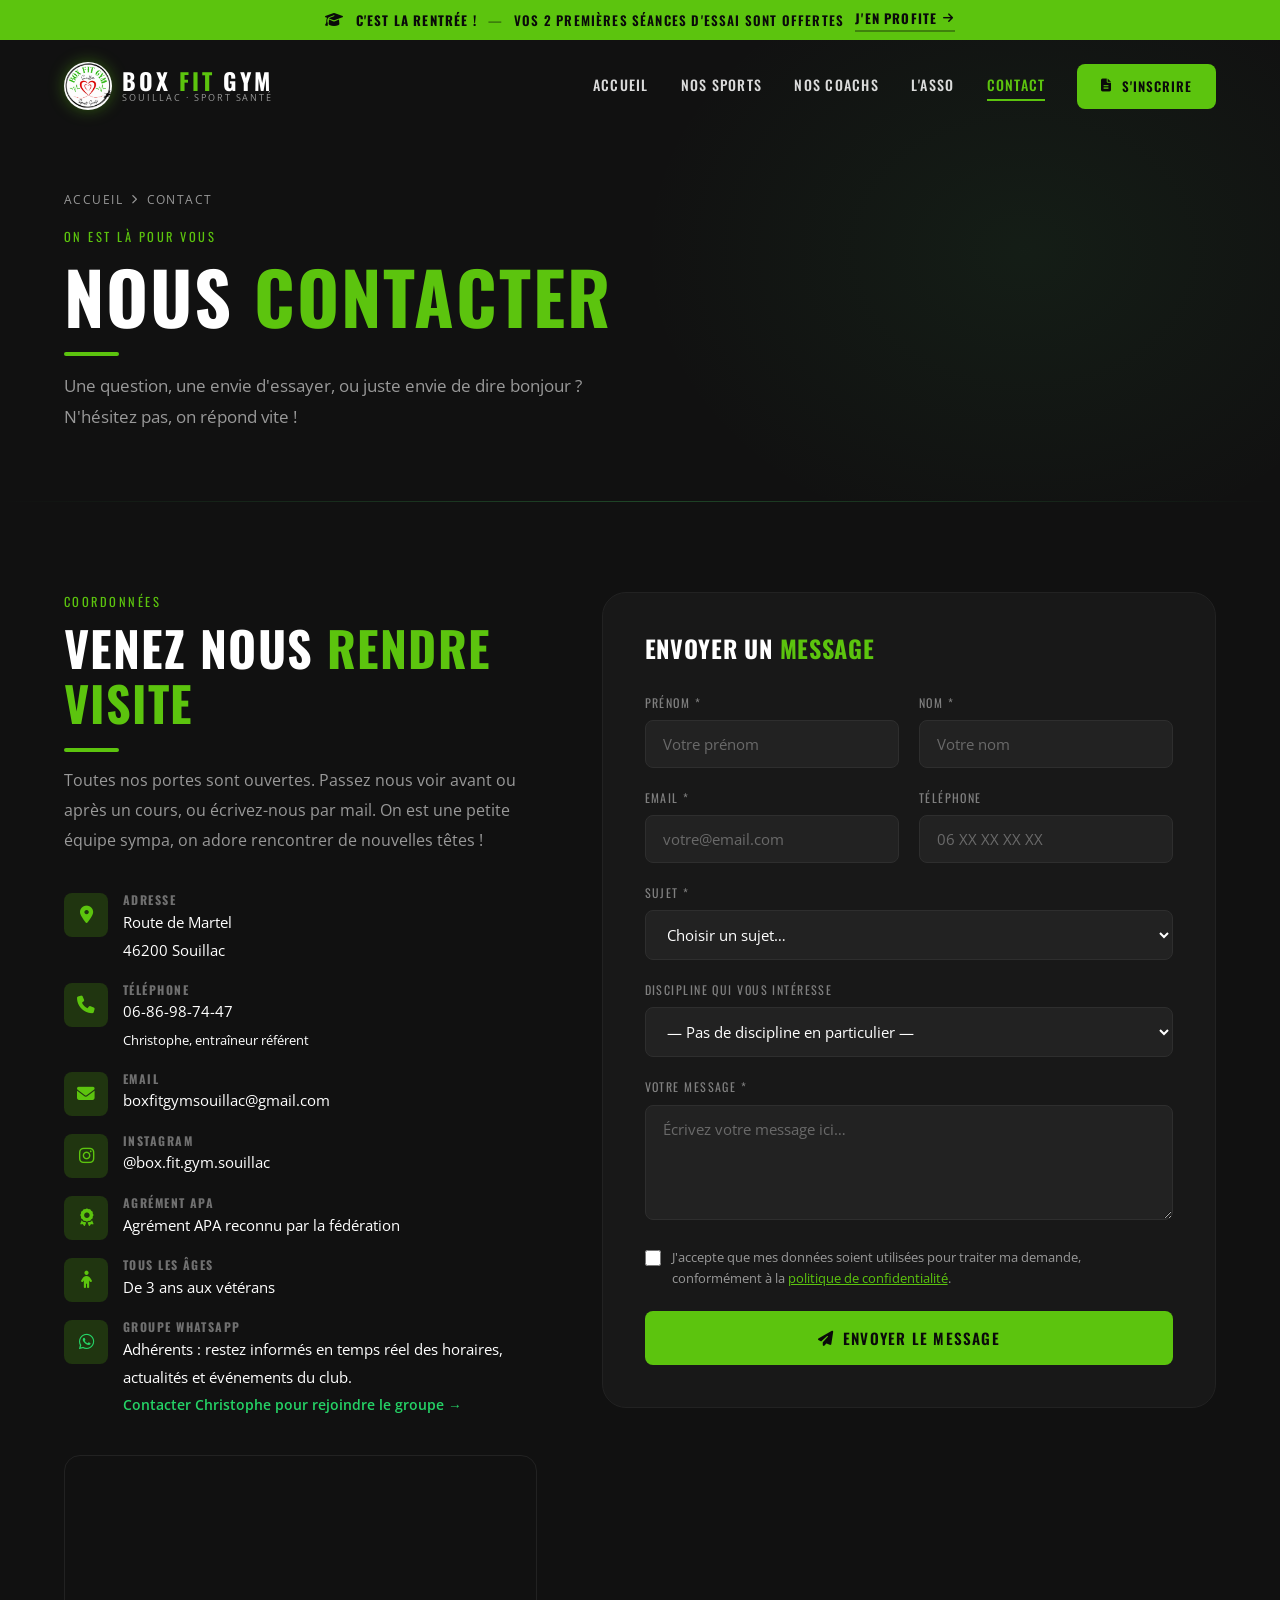
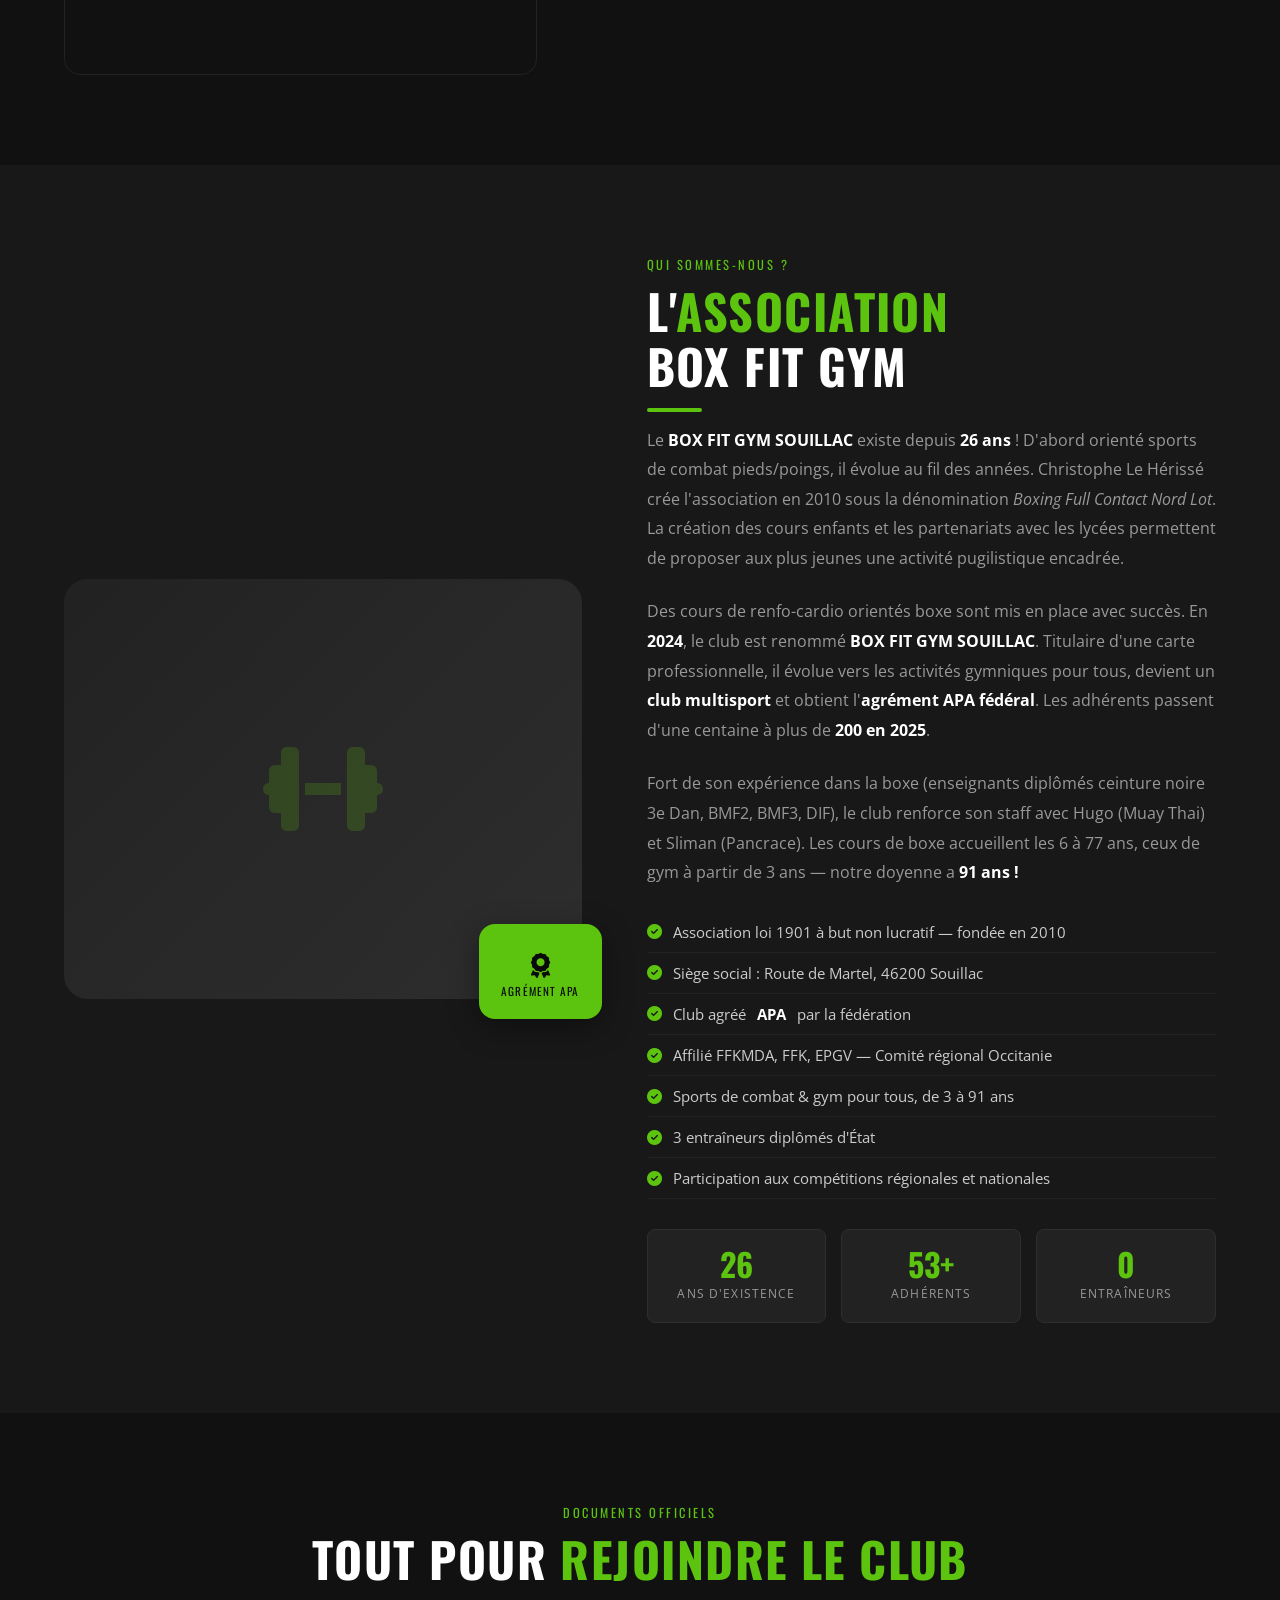
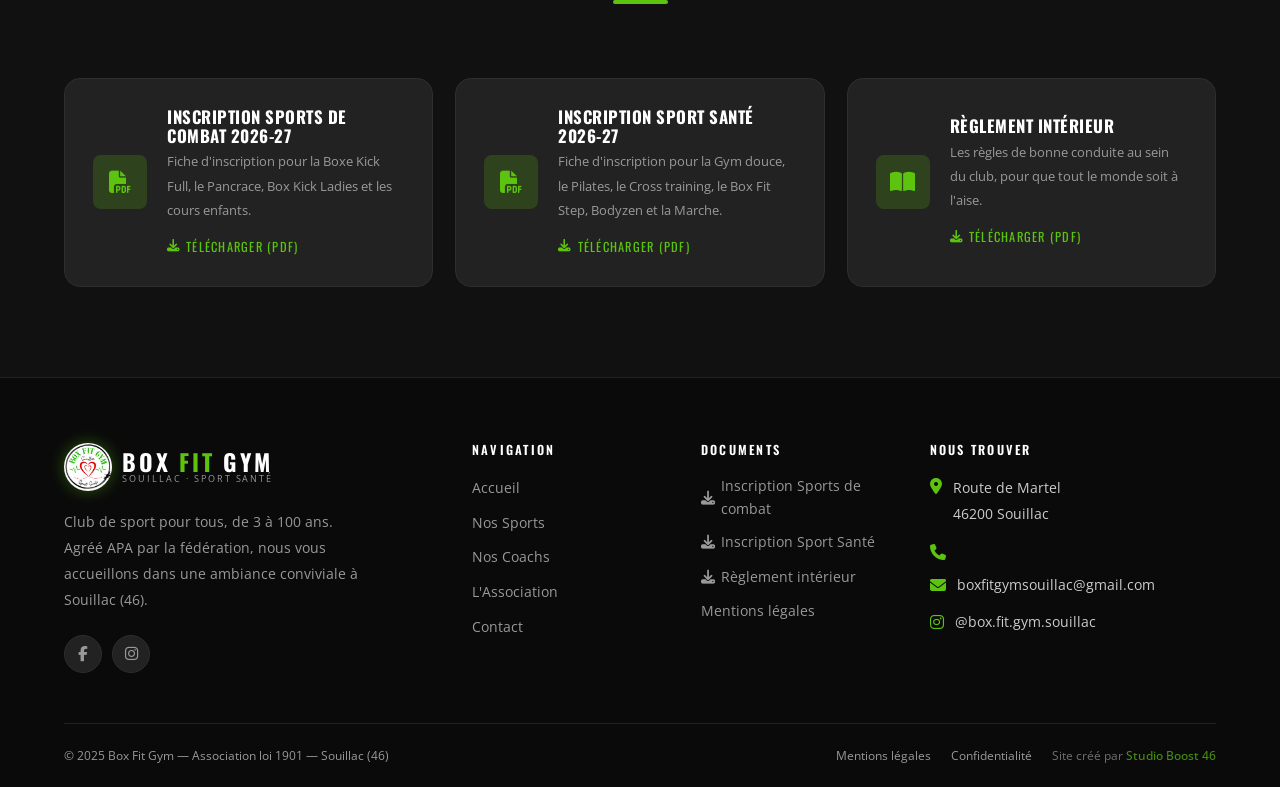
==== commit 056f2afb: "Email du club : asso.fullcontact@gmail.com -> boxfitgymsouillac@gmail.com partout Pied de page (5 pa" ====
--- a/contact.html
+++ b/contact.html
@@ -3,7 +3,7 @@
 <head>
   <meta charset="UTF-8">
   <meta name="viewport" content="width=device-width, initial-scale=1.0">
-  <meta name="description" content="Contactez Box Fit Gym à Souillac. Renseignements, inscriptions, horaires. Route de Martel, 46200 Souillac. asso.fullcontact@gmail.com — Tél : 06-86-98-74-47">
+  <meta name="description" content="Contactez Box Fit Gym à Souillac. Renseignements, inscriptions, horaires. Route de Martel, 46200 Souillac. boxfitgymsouillac@gmail.com — Tél : 06-86-98-74-47">
   <title>Contact &amp; Association — Box Fit Gym Souillac</title>
   <link rel="icon" type="image/png" href="images/logo.png">
   <link rel="stylesheet" href="css/style.css">
@@ -95,7 +95,7 @@
             <div class="c-detail-icon"><i class="fas fa-envelope"></i></div>
             <div class="c-detail-body">
               <h4>Email</h4>
-              <a href="mailto:asso.fullcontact@gmail.com">asso.fullcontact@gmail.com</a>
+              <a href="mailto:boxfitgymsouillac@gmail.com">boxfitgymsouillac@gmail.com</a>
             </div>
           </div>
           <div class="c-detail">
@@ -411,7 +411,7 @@
         </div>
         <div class="footer-contact-item">
           <i class="fas fa-envelope"></i>
-          <a href="mailto:asso.fullcontact@gmail.com">asso.fullcontact@gmail.com</a>
+          <a href="mailto:boxfitgymsouillac@gmail.com">boxfitgymsouillac@gmail.com</a>
         </div>
         <div class="footer-contact-item">
           <i class="fab fa-instagram"></i>
